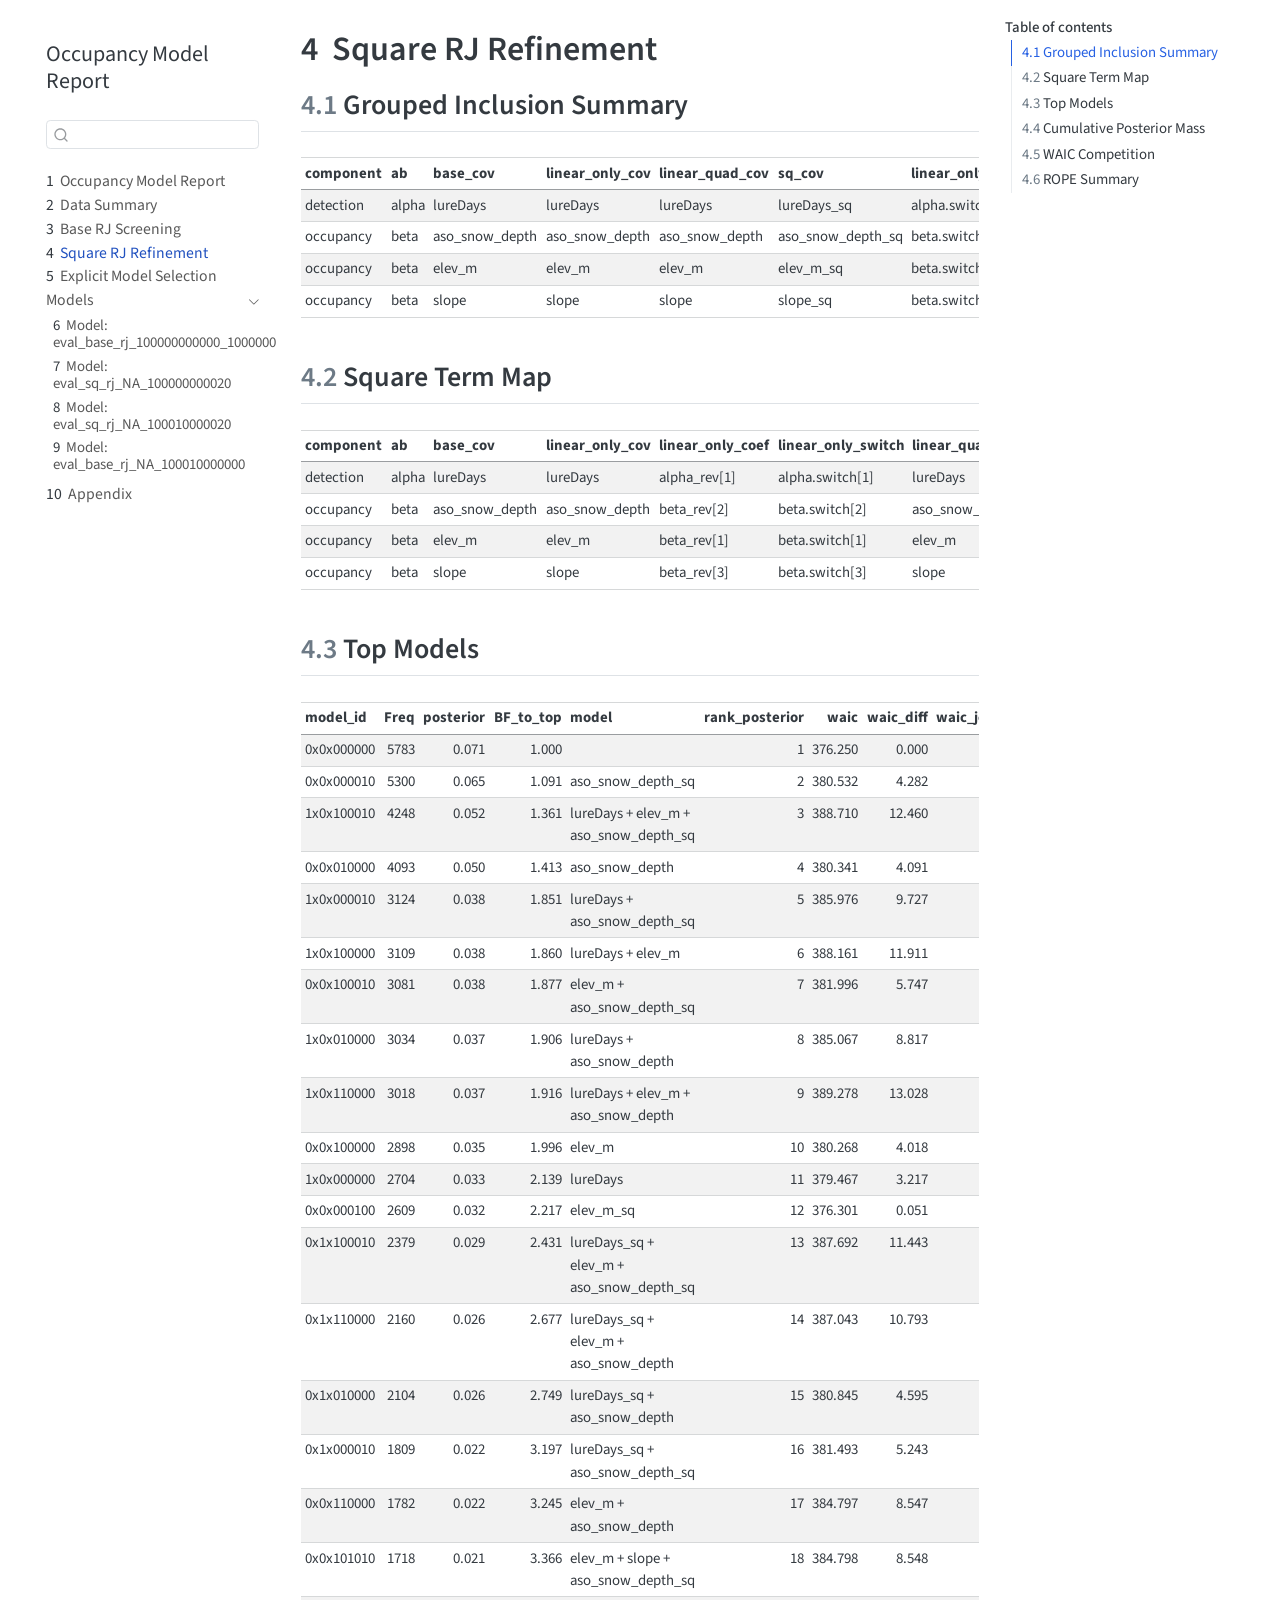
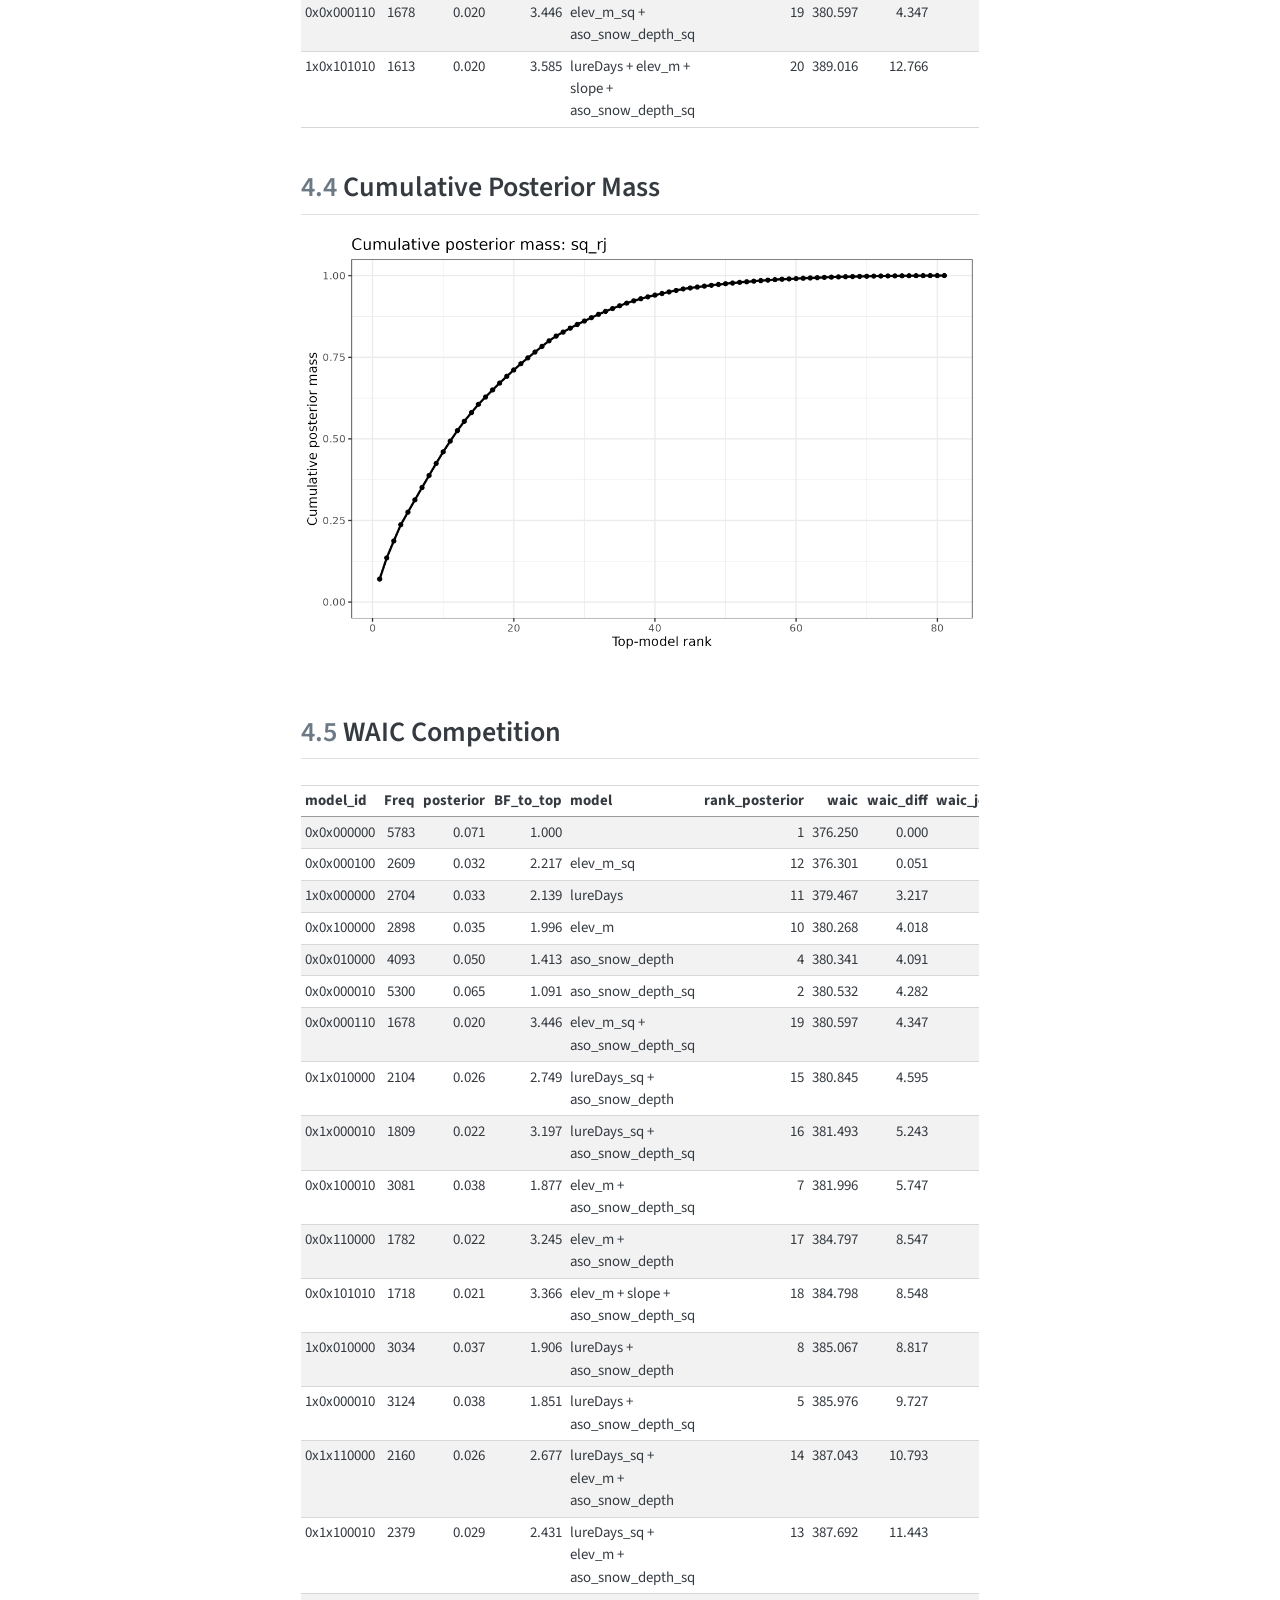
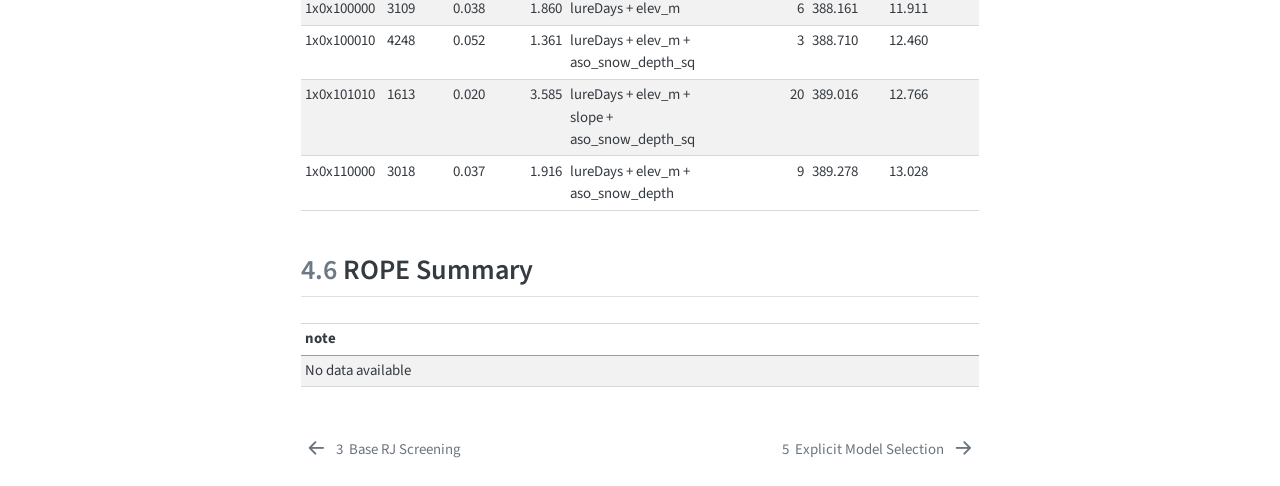
==== 02b_square_rj_refinement.html @ 042b157d "push first web page to git" ====
<!DOCTYPE html>
<html xmlns="http://www.w3.org/1999/xhtml" lang="en" xml:lang="en"><head>

<meta charset="utf-8">
<meta name="generator" content="quarto-1.8.25">

<meta name="viewport" content="width=device-width, initial-scale=1.0, user-scalable=yes">


<title>4&nbsp; Square RJ Refinement – Occupancy Model Report</title>
<style>
code{white-space: pre-wrap;}
span.smallcaps{font-variant: small-caps;}
div.columns{display: flex; gap: min(4vw, 1.5em);}
div.column{flex: auto; overflow-x: auto;}
div.hanging-indent{margin-left: 1.5em; text-indent: -1.5em;}
ul.task-list{list-style: none;}
ul.task-list li input[type="checkbox"] {
  width: 0.8em;
  margin: 0 0.8em 0.2em -1em; /* quarto-specific, see https://github.com/quarto-dev/quarto-cli/issues/4556 */ 
  vertical-align: middle;
}
</style>


<script src="site_libs/quarto-nav/quarto-nav.js"></script>
<script src="site_libs/quarto-nav/headroom.min.js"></script>
<script src="site_libs/clipboard/clipboard.min.js"></script>
<script src="site_libs/quarto-search/autocomplete.umd.js"></script>
<script src="site_libs/quarto-search/fuse.min.js"></script>
<script src="site_libs/quarto-search/quarto-search.js"></script>
<meta name="quarto:offset" content="./">
<link href="./03_explicit_model_selection.html" rel="next">
<link href="./02a_base_rj_screening.html" rel="prev">
<script src="site_libs/quarto-html/quarto.js" type="module"></script>
<script src="site_libs/quarto-html/tabsets/tabsets.js" type="module"></script>
<script src="site_libs/quarto-html/axe/axe-check.js" type="module"></script>
<script src="site_libs/quarto-html/popper.min.js"></script>
<script src="site_libs/quarto-html/tippy.umd.min.js"></script>
<script src="site_libs/quarto-html/anchor.min.js"></script>
<link href="site_libs/quarto-html/tippy.css" rel="stylesheet">
<link href="site_libs/quarto-html/quarto-syntax-highlighting-7b89279ff1a6dce999919e0e67d4d9ec.css" rel="stylesheet" id="quarto-text-highlighting-styles">
<script src="site_libs/bootstrap/bootstrap.min.js"></script>
<link href="site_libs/bootstrap/bootstrap-icons.css" rel="stylesheet">
<link href="site_libs/bootstrap/bootstrap-c3b609960432dcc427247b2e11e7ddc9.min.css" rel="stylesheet" append-hash="true" id="quarto-bootstrap" data-mode="light">
<script id="quarto-search-options" type="application/json">{
  "location": "sidebar",
  "copy-button": false,
  "collapse-after": 3,
  "panel-placement": "start",
  "type": "textbox",
  "limit": 50,
  "keyboard-shortcut": [
    "f",
    "/",
    "s"
  ],
  "show-item-context": false,
  "language": {
    "search-no-results-text": "No results",
    "search-matching-documents-text": "matching documents",
    "search-copy-link-title": "Copy link to search",
    "search-hide-matches-text": "Hide additional matches",
    "search-more-match-text": "more match in this document",
    "search-more-matches-text": "more matches in this document",
    "search-clear-button-title": "Clear",
    "search-text-placeholder": "",
    "search-detached-cancel-button-title": "Cancel",
    "search-submit-button-title": "Submit",
    "search-label": "Search"
  }
}</script>


</head>

<body class="nav-sidebar floating quarto-light">

<div id="quarto-search-results"></div>
  <header id="quarto-header" class="headroom fixed-top">
  <nav class="quarto-secondary-nav">
    <div class="container-fluid d-flex">
      <button type="button" class="quarto-btn-toggle btn" data-bs-toggle="collapse" role="button" data-bs-target=".quarto-sidebar-collapse-item" aria-controls="quarto-sidebar" aria-expanded="false" aria-label="Toggle sidebar navigation" onclick="if (window.quartoToggleHeadroom) { window.quartoToggleHeadroom(); }">
        <i class="bi bi-layout-text-sidebar-reverse"></i>
      </button>
        <nav class="quarto-page-breadcrumbs" aria-label="breadcrumb"><ol class="breadcrumb"><li class="breadcrumb-item"><a href="./02b_square_rj_refinement.html"><span class="chapter-number">4</span>&nbsp; <span class="chapter-title">Square RJ Refinement</span></a></li></ol></nav>
        <a class="flex-grow-1" role="navigation" data-bs-toggle="collapse" data-bs-target=".quarto-sidebar-collapse-item" aria-controls="quarto-sidebar" aria-expanded="false" aria-label="Toggle sidebar navigation" onclick="if (window.quartoToggleHeadroom) { window.quartoToggleHeadroom(); }">      
        </a>
      <button type="button" class="btn quarto-search-button" aria-label="Search" onclick="window.quartoOpenSearch();">
        <i class="bi bi-search"></i>
      </button>
    </div>
  </nav>
</header>
<!-- content -->
<div id="quarto-content" class="quarto-container page-columns page-rows-contents page-layout-article">
<!-- sidebar -->
  <nav id="quarto-sidebar" class="sidebar collapse collapse-horizontal quarto-sidebar-collapse-item sidebar-navigation floating overflow-auto">
    <div class="pt-lg-2 mt-2 text-left sidebar-header sidebar-header-stacked">
      <a href="./index.html" class="sidebar-logo-link">
      </a>
    <div class="sidebar-title mb-0 py-0">
      <a href="./">Occupancy Model Report</a> 
    </div>
      </div>
        <div class="mt-2 flex-shrink-0 align-items-center">
        <div class="sidebar-search">
        <div id="quarto-search" class="" title="Search"></div>
        </div>
        </div>
    <div class="sidebar-menu-container"> 
    <ul class="list-unstyled mt-1">
        <li class="sidebar-item">
  <div class="sidebar-item-container"> 
  <a href="./index.html" class="sidebar-item-text sidebar-link">
 <span class="menu-text"><span class="chapter-number">1</span>&nbsp; <span class="chapter-title">Occupancy Model Report</span></span></a>
  </div>
</li>
        <li class="sidebar-item">
  <div class="sidebar-item-container"> 
  <a href="./01_data_summary.html" class="sidebar-item-text sidebar-link">
 <span class="menu-text"><span class="chapter-number">2</span>&nbsp; <span class="chapter-title">Data Summary</span></span></a>
  </div>
</li>
        <li class="sidebar-item">
  <div class="sidebar-item-container"> 
  <a href="./02a_base_rj_screening.html" class="sidebar-item-text sidebar-link">
 <span class="menu-text"><span class="chapter-number">3</span>&nbsp; <span class="chapter-title">Base RJ Screening</span></span></a>
  </div>
</li>
        <li class="sidebar-item">
  <div class="sidebar-item-container"> 
  <a href="./02b_square_rj_refinement.html" class="sidebar-item-text sidebar-link active">
 <span class="menu-text"><span class="chapter-number">4</span>&nbsp; <span class="chapter-title">Square RJ Refinement</span></span></a>
  </div>
</li>
        <li class="sidebar-item">
  <div class="sidebar-item-container"> 
  <a href="./03_explicit_model_selection.html" class="sidebar-item-text sidebar-link">
 <span class="menu-text"><span class="chapter-number">5</span>&nbsp; <span class="chapter-title">Explicit Model Selection</span></span></a>
  </div>
</li>
        <li class="sidebar-item sidebar-item-section">
      <div class="sidebar-item-container"> 
            <a class="sidebar-item-text sidebar-link text-start" data-bs-toggle="collapse" data-bs-target="#quarto-sidebar-section-1" role="navigation" aria-expanded="true">
 <span class="menu-text">Models</span></a>
          <a class="sidebar-item-toggle text-start" data-bs-toggle="collapse" data-bs-target="#quarto-sidebar-section-1" role="navigation" aria-expanded="true" aria-label="Toggle section">
            <i class="bi bi-chevron-right ms-2"></i>
          </a> 
      </div>
      <ul id="quarto-sidebar-section-1" class="collapse list-unstyled sidebar-section depth1 show">  
          <li class="sidebar-item">
  <div class="sidebar-item-container"> 
  <a href="./06_model_01_eval_base_rj_100000000000_100000000000.html" class="sidebar-item-text sidebar-link">
 <span class="menu-text"><span class="chapter-number">6</span>&nbsp; <span class="chapter-title">Model: eval_base_rj_100000000000_100000000000</span></span></a>
  </div>
</li>
          <li class="sidebar-item">
  <div class="sidebar-item-container"> 
  <a href="./06_model_02_eval_sq_rj_NA_100000000020.html" class="sidebar-item-text sidebar-link">
 <span class="menu-text"><span class="chapter-number">7</span>&nbsp; <span class="chapter-title">Model: eval_sq_rj_NA_100000000020</span></span></a>
  </div>
</li>
          <li class="sidebar-item">
  <div class="sidebar-item-container"> 
  <a href="./06_model_03_eval_sq_rj_NA_100010000020.html" class="sidebar-item-text sidebar-link">
 <span class="menu-text"><span class="chapter-number">8</span>&nbsp; <span class="chapter-title">Model: eval_sq_rj_NA_100010000020</span></span></a>
  </div>
</li>
          <li class="sidebar-item">
  <div class="sidebar-item-container"> 
  <a href="./06_model_04_eval_base_rj_NA_100010000000.html" class="sidebar-item-text sidebar-link">
 <span class="menu-text"><span class="chapter-number">9</span>&nbsp; <span class="chapter-title">Model: eval_base_rj_NA_100010000000</span></span></a>
  </div>
</li>
      </ul>
  </li>
        <li class="sidebar-item">
  <div class="sidebar-item-container"> 
  <a href="./99_appendix.html" class="sidebar-item-text sidebar-link">
 <span class="menu-text"><span class="chapter-number">10</span>&nbsp; <span class="chapter-title">Appendix</span></span></a>
  </div>
</li>
    </ul>
    </div>
</nav>
<div id="quarto-sidebar-glass" class="quarto-sidebar-collapse-item" data-bs-toggle="collapse" data-bs-target=".quarto-sidebar-collapse-item"></div>
<!-- margin-sidebar -->
    <div id="quarto-margin-sidebar" class="sidebar margin-sidebar">
        <nav id="TOC" role="doc-toc" class="toc-active">
    <h2 id="toc-title">Table of contents</h2>
   
  <ul>
  <li><a href="#grouped-inclusion-summary" id="toc-grouped-inclusion-summary" class="nav-link active" data-scroll-target="#grouped-inclusion-summary"><span class="header-section-number">4.1</span> Grouped Inclusion Summary</a></li>
  <li><a href="#square-term-map" id="toc-square-term-map" class="nav-link" data-scroll-target="#square-term-map"><span class="header-section-number">4.2</span> Square Term Map</a></li>
  <li><a href="#top-models" id="toc-top-models" class="nav-link" data-scroll-target="#top-models"><span class="header-section-number">4.3</span> Top Models</a></li>
  <li><a href="#cumulative-posterior-mass" id="toc-cumulative-posterior-mass" class="nav-link" data-scroll-target="#cumulative-posterior-mass"><span class="header-section-number">4.4</span> Cumulative Posterior Mass</a></li>
  <li><a href="#waic-competition" id="toc-waic-competition" class="nav-link" data-scroll-target="#waic-competition"><span class="header-section-number">4.5</span> WAIC Competition</a></li>
  <li><a href="#rope-summary" id="toc-rope-summary" class="nav-link" data-scroll-target="#rope-summary"><span class="header-section-number">4.6</span> ROPE Summary</a></li>
  </ul>
</nav>
    </div>
<!-- main -->
<main class="content" id="quarto-document-content">

<header id="title-block-header" class="quarto-title-block default">
<div class="quarto-title">
<h1 class="title"><span class="chapter-number">4</span>&nbsp; <span class="chapter-title">Square RJ Refinement</span></h1>
</div>



<div class="quarto-title-meta">

    
  
    
  </div>
  


</header>


<section id="grouped-inclusion-summary" class="level2" data-number="4.1">
<h2 data-number="4.1" class="anchored" data-anchor-id="grouped-inclusion-summary"><span class="header-section-number">4.1</span> Grouped Inclusion Summary</h2>
<div class="cell">
<div class="cell-output-display">
<table class="caption-top table table-sm table-striped small">
<colgroup>
<col style="width: 5%">
<col style="width: 3%">
<col style="width: 8%">
<col style="width: 9%">
<col style="width: 9%">
<col style="width: 10%">
<col style="width: 10%">
<col style="width: 10%">
<col style="width: 8%">
<col style="width: 6%">
<col style="width: 7%">
<col style="width: 8%">
</colgroup>
<thead>
<tr class="header">
<th style="text-align: left;">component</th>
<th style="text-align: left;">ab</th>
<th style="text-align: left;">base_cov</th>
<th style="text-align: left;">linear_only_cov</th>
<th style="text-align: left;">linear_quad_cov</th>
<th style="text-align: left;">sq_cov</th>
<th style="text-align: left;">linear_only_switch</th>
<th style="text-align: left;">sq_switch</th>
<th style="text-align: right;">p_linear_only</th>
<th style="text-align: right;">p_quadratic</th>
<th style="text-align: right;">p_any_effect</th>
<th style="text-align: left;">preferred_form</th>
</tr>
</thead>
<tbody>
<tr class="odd">
<td style="text-align: left;">detection</td>
<td style="text-align: left;">alpha</td>
<td style="text-align: left;">lureDays</td>
<td style="text-align: left;">lureDays</td>
<td style="text-align: left;">lureDays</td>
<td style="text-align: left;">lureDays_sq</td>
<td style="text-align: left;">alpha.switch[1]</td>
<td style="text-align: left;">alpha.switch_sq[1]</td>
<td style="text-align: right;">0.363</td>
<td style="text-align: right;">0.196</td>
<td style="text-align: right;">0.363</td>
<td style="text-align: left;">linear_only</td>
</tr>
<tr class="even">
<td style="text-align: left;">occupancy</td>
<td style="text-align: left;">beta</td>
<td style="text-align: left;">aso_snow_depth</td>
<td style="text-align: left;">aso_snow_depth</td>
<td style="text-align: left;">aso_snow_depth</td>
<td style="text-align: left;">aso_snow_depth_sq</td>
<td style="text-align: left;">beta.switch[2]</td>
<td style="text-align: left;">beta.switch_sq[2]</td>
<td style="text-align: right;">0.305</td>
<td style="text-align: right;">0.378</td>
<td style="text-align: right;">0.378</td>
<td style="text-align: left;">quadratic</td>
</tr>
<tr class="odd">
<td style="text-align: left;">occupancy</td>
<td style="text-align: left;">beta</td>
<td style="text-align: left;">elev_m</td>
<td style="text-align: left;">elev_m</td>
<td style="text-align: left;">elev_m</td>
<td style="text-align: left;">elev_m_sq</td>
<td style="text-align: left;">beta.switch[1]</td>
<td style="text-align: left;">beta.switch_sq[1]</td>
<td style="text-align: right;">0.437</td>
<td style="text-align: right;">0.186</td>
<td style="text-align: right;">0.437</td>
<td style="text-align: left;">linear_only</td>
</tr>
<tr class="even">
<td style="text-align: left;">occupancy</td>
<td style="text-align: left;">beta</td>
<td style="text-align: left;">slope</td>
<td style="text-align: left;">slope</td>
<td style="text-align: left;">slope</td>
<td style="text-align: left;">slope_sq</td>
<td style="text-align: left;">beta.switch[3]</td>
<td style="text-align: left;">beta.switch_sq[3]</td>
<td style="text-align: right;">0.199</td>
<td style="text-align: right;">0.021</td>
<td style="text-align: right;">0.199</td>
<td style="text-align: left;">linear_only</td>
</tr>
</tbody>
</table>
</div>
</div>
</section>
<section id="square-term-map" class="level2" data-number="4.2">
<h2 data-number="4.2" class="anchored" data-anchor-id="square-term-map"><span class="header-section-number">4.2</span> Square Term Map</h2>
<div class="cell">
<div class="cell-output-display">
<table class="caption-top table table-sm table-striped small">
<colgroup>
<col style="width: 6%">
<col style="width: 3%">
<col style="width: 9%">
<col style="width: 9%">
<col style="width: 10%">
<col style="width: 11%">
<col style="width: 9%">
<col style="width: 10%">
<col style="width: 10%">
<col style="width: 7%">
<col style="width: 11%">
</colgroup>
<thead>
<tr class="header">
<th style="text-align: left;">component</th>
<th style="text-align: left;">ab</th>
<th style="text-align: left;">base_cov</th>
<th style="text-align: left;">linear_only_cov</th>
<th style="text-align: left;">linear_only_coef</th>
<th style="text-align: left;">linear_only_switch</th>
<th style="text-align: left;">linear_quad_cov</th>
<th style="text-align: left;">linear_quad_coef</th>
<th style="text-align: left;">sq_cov</th>
<th style="text-align: left;">sq_coef</th>
<th style="text-align: left;">sq_switch</th>
</tr>
</thead>
<tbody>
<tr class="odd">
<td style="text-align: left;">detection</td>
<td style="text-align: left;">alpha</td>
<td style="text-align: left;">lureDays</td>
<td style="text-align: left;">lureDays</td>
<td style="text-align: left;">alpha_rev[1]</td>
<td style="text-align: left;">alpha.switch[1]</td>
<td style="text-align: left;">lureDays</td>
<td style="text-align: left;">alpha_lin[1]</td>
<td style="text-align: left;">lureDays_sq</td>
<td style="text-align: left;">alpha_sq[1]</td>
<td style="text-align: left;">alpha.switch_sq[1]</td>
</tr>
<tr class="even">
<td style="text-align: left;">occupancy</td>
<td style="text-align: left;">beta</td>
<td style="text-align: left;">aso_snow_depth</td>
<td style="text-align: left;">aso_snow_depth</td>
<td style="text-align: left;">beta_rev[2]</td>
<td style="text-align: left;">beta.switch[2]</td>
<td style="text-align: left;">aso_snow_depth</td>
<td style="text-align: left;">beta_lin[2]</td>
<td style="text-align: left;">aso_snow_depth_sq</td>
<td style="text-align: left;">beta_sq[2]</td>
<td style="text-align: left;">beta.switch_sq[2]</td>
</tr>
<tr class="odd">
<td style="text-align: left;">occupancy</td>
<td style="text-align: left;">beta</td>
<td style="text-align: left;">elev_m</td>
<td style="text-align: left;">elev_m</td>
<td style="text-align: left;">beta_rev[1]</td>
<td style="text-align: left;">beta.switch[1]</td>
<td style="text-align: left;">elev_m</td>
<td style="text-align: left;">beta_lin[1]</td>
<td style="text-align: left;">elev_m_sq</td>
<td style="text-align: left;">beta_sq[1]</td>
<td style="text-align: left;">beta.switch_sq[1]</td>
</tr>
<tr class="even">
<td style="text-align: left;">occupancy</td>
<td style="text-align: left;">beta</td>
<td style="text-align: left;">slope</td>
<td style="text-align: left;">slope</td>
<td style="text-align: left;">beta_rev[3]</td>
<td style="text-align: left;">beta.switch[3]</td>
<td style="text-align: left;">slope</td>
<td style="text-align: left;">beta_lin[3]</td>
<td style="text-align: left;">slope_sq</td>
<td style="text-align: left;">beta_sq[3]</td>
<td style="text-align: left;">beta.switch_sq[3]</td>
</tr>
</tbody>
</table>
</div>
</div>
</section>
<section id="top-models" class="level2" data-number="4.3">
<h2 data-number="4.3" class="anchored" data-anchor-id="top-models"><span class="header-section-number">4.3</span> Top Models</h2>
<div class="cell">
<div class="cell-output-display">
<table class="caption-top table table-sm table-striped small">
<colgroup>
<col style="width: 6%">
<col style="width: 2%">
<col style="width: 5%">
<col style="width: 5%">
<col style="width: 26%">
<col style="width: 8%">
<col style="width: 4%">
<col style="width: 5%">
<col style="width: 8%">
<col style="width: 7%">
<col style="width: 9%">
<col style="width: 9%">
</colgroup>
<thead>
<tr class="header">
<th style="text-align: left;">model_id</th>
<th style="text-align: right;">Freq</th>
<th style="text-align: right;">posterior</th>
<th style="text-align: right;">BF_to_top</th>
<th style="text-align: left;">model</th>
<th style="text-align: right;">rank_posterior</th>
<th style="text-align: right;">waic</th>
<th style="text-align: right;">waic_diff</th>
<th style="text-align: right;">waic_joint_var</th>
<th style="text-align: right;">waic_z_score</th>
<th style="text-align: left;">model_id_compact</th>
<th style="text-align: left;">has_dummy_slots</th>
</tr>
</thead>
<tbody>
<tr class="odd">
<td style="text-align: left;">0x0x000000</td>
<td style="text-align: right;">5783</td>
<td style="text-align: right;">0.071</td>
<td style="text-align: right;">1.000</td>
<td style="text-align: left;"></td>
<td style="text-align: right;">1</td>
<td style="text-align: right;">376.250</td>
<td style="text-align: right;">0.000</td>
<td style="text-align: right;">0.000</td>
<td style="text-align: right;">0.000</td>
<td style="text-align: left;">00000000</td>
<td style="text-align: left;">TRUE</td>
</tr>
<tr class="even">
<td style="text-align: left;">0x0x000010</td>
<td style="text-align: right;">5300</td>
<td style="text-align: right;">0.065</td>
<td style="text-align: right;">1.091</td>
<td style="text-align: left;">aso_snow_depth_sq</td>
<td style="text-align: right;">2</td>
<td style="text-align: right;">380.532</td>
<td style="text-align: right;">4.282</td>
<td style="text-align: right;">9.509</td>
<td style="text-align: right;">0.450</td>
<td style="text-align: left;">00000010</td>
<td style="text-align: left;">TRUE</td>
</tr>
<tr class="odd">
<td style="text-align: left;">1x0x100010</td>
<td style="text-align: right;">4248</td>
<td style="text-align: right;">0.052</td>
<td style="text-align: right;">1.361</td>
<td style="text-align: left;">lureDays + elev_m + aso_snow_depth_sq</td>
<td style="text-align: right;">3</td>
<td style="text-align: right;">388.710</td>
<td style="text-align: right;">12.460</td>
<td style="text-align: right;">9.585</td>
<td style="text-align: right;">1.300</td>
<td style="text-align: left;">10100010</td>
<td style="text-align: left;">TRUE</td>
</tr>
<tr class="even">
<td style="text-align: left;">0x0x010000</td>
<td style="text-align: right;">4093</td>
<td style="text-align: right;">0.050</td>
<td style="text-align: right;">1.413</td>
<td style="text-align: left;">aso_snow_depth</td>
<td style="text-align: right;">4</td>
<td style="text-align: right;">380.341</td>
<td style="text-align: right;">4.091</td>
<td style="text-align: right;">9.459</td>
<td style="text-align: right;">0.433</td>
<td style="text-align: left;">00010000</td>
<td style="text-align: left;">TRUE</td>
</tr>
<tr class="odd">
<td style="text-align: left;">1x0x000010</td>
<td style="text-align: right;">3124</td>
<td style="text-align: right;">0.038</td>
<td style="text-align: right;">1.851</td>
<td style="text-align: left;">lureDays + aso_snow_depth_sq</td>
<td style="text-align: right;">5</td>
<td style="text-align: right;">385.976</td>
<td style="text-align: right;">9.727</td>
<td style="text-align: right;">9.726</td>
<td style="text-align: right;">1.000</td>
<td style="text-align: left;">10000010</td>
<td style="text-align: left;">TRUE</td>
</tr>
<tr class="even">
<td style="text-align: left;">1x0x100000</td>
<td style="text-align: right;">3109</td>
<td style="text-align: right;">0.038</td>
<td style="text-align: right;">1.860</td>
<td style="text-align: left;">lureDays + elev_m</td>
<td style="text-align: right;">6</td>
<td style="text-align: right;">388.161</td>
<td style="text-align: right;">11.911</td>
<td style="text-align: right;">9.453</td>
<td style="text-align: right;">1.260</td>
<td style="text-align: left;">10100000</td>
<td style="text-align: left;">TRUE</td>
</tr>
<tr class="odd">
<td style="text-align: left;">0x0x100010</td>
<td style="text-align: right;">3081</td>
<td style="text-align: right;">0.038</td>
<td style="text-align: right;">1.877</td>
<td style="text-align: left;">elev_m + aso_snow_depth_sq</td>
<td style="text-align: right;">7</td>
<td style="text-align: right;">381.996</td>
<td style="text-align: right;">5.747</td>
<td style="text-align: right;">9.381</td>
<td style="text-align: right;">0.613</td>
<td style="text-align: left;">00100010</td>
<td style="text-align: left;">TRUE</td>
</tr>
<tr class="even">
<td style="text-align: left;">1x0x010000</td>
<td style="text-align: right;">3034</td>
<td style="text-align: right;">0.037</td>
<td style="text-align: right;">1.906</td>
<td style="text-align: left;">lureDays + aso_snow_depth</td>
<td style="text-align: right;">8</td>
<td style="text-align: right;">385.067</td>
<td style="text-align: right;">8.817</td>
<td style="text-align: right;">9.606</td>
<td style="text-align: right;">0.918</td>
<td style="text-align: left;">10010000</td>
<td style="text-align: left;">TRUE</td>
</tr>
<tr class="odd">
<td style="text-align: left;">1x0x110000</td>
<td style="text-align: right;">3018</td>
<td style="text-align: right;">0.037</td>
<td style="text-align: right;">1.916</td>
<td style="text-align: left;">lureDays + elev_m + aso_snow_depth</td>
<td style="text-align: right;">9</td>
<td style="text-align: right;">389.278</td>
<td style="text-align: right;">13.028</td>
<td style="text-align: right;">9.502</td>
<td style="text-align: right;">1.371</td>
<td style="text-align: left;">10110000</td>
<td style="text-align: left;">TRUE</td>
</tr>
<tr class="even">
<td style="text-align: left;">0x0x100000</td>
<td style="text-align: right;">2898</td>
<td style="text-align: right;">0.035</td>
<td style="text-align: right;">1.996</td>
<td style="text-align: left;">elev_m</td>
<td style="text-align: right;">10</td>
<td style="text-align: right;">380.268</td>
<td style="text-align: right;">4.018</td>
<td style="text-align: right;">9.408</td>
<td style="text-align: right;">0.427</td>
<td style="text-align: left;">00100000</td>
<td style="text-align: left;">TRUE</td>
</tr>
<tr class="odd">
<td style="text-align: left;">1x0x000000</td>
<td style="text-align: right;">2704</td>
<td style="text-align: right;">0.033</td>
<td style="text-align: right;">2.139</td>
<td style="text-align: left;">lureDays</td>
<td style="text-align: right;">11</td>
<td style="text-align: right;">379.467</td>
<td style="text-align: right;">3.217</td>
<td style="text-align: right;">9.561</td>
<td style="text-align: right;">0.336</td>
<td style="text-align: left;">10000000</td>
<td style="text-align: left;">TRUE</td>
</tr>
<tr class="even">
<td style="text-align: left;">0x0x000100</td>
<td style="text-align: right;">2609</td>
<td style="text-align: right;">0.032</td>
<td style="text-align: right;">2.217</td>
<td style="text-align: left;">elev_m_sq</td>
<td style="text-align: right;">12</td>
<td style="text-align: right;">376.301</td>
<td style="text-align: right;">0.051</td>
<td style="text-align: right;">9.459</td>
<td style="text-align: right;">0.005</td>
<td style="text-align: left;">00000100</td>
<td style="text-align: left;">TRUE</td>
</tr>
<tr class="odd">
<td style="text-align: left;">0x1x100010</td>
<td style="text-align: right;">2379</td>
<td style="text-align: right;">0.029</td>
<td style="text-align: right;">2.431</td>
<td style="text-align: left;">lureDays_sq + elev_m + aso_snow_depth_sq</td>
<td style="text-align: right;">13</td>
<td style="text-align: right;">387.692</td>
<td style="text-align: right;">11.443</td>
<td style="text-align: right;">9.690</td>
<td style="text-align: right;">1.181</td>
<td style="text-align: left;">01100010</td>
<td style="text-align: left;">TRUE</td>
</tr>
<tr class="even">
<td style="text-align: left;">0x1x110000</td>
<td style="text-align: right;">2160</td>
<td style="text-align: right;">0.026</td>
<td style="text-align: right;">2.677</td>
<td style="text-align: left;">lureDays_sq + elev_m + aso_snow_depth</td>
<td style="text-align: right;">14</td>
<td style="text-align: right;">387.043</td>
<td style="text-align: right;">10.793</td>
<td style="text-align: right;">9.704</td>
<td style="text-align: right;">1.112</td>
<td style="text-align: left;">01110000</td>
<td style="text-align: left;">TRUE</td>
</tr>
<tr class="odd">
<td style="text-align: left;">0x1x010000</td>
<td style="text-align: right;">2104</td>
<td style="text-align: right;">0.026</td>
<td style="text-align: right;">2.749</td>
<td style="text-align: left;">lureDays_sq + aso_snow_depth</td>
<td style="text-align: right;">15</td>
<td style="text-align: right;">380.845</td>
<td style="text-align: right;">4.595</td>
<td style="text-align: right;">9.480</td>
<td style="text-align: right;">0.485</td>
<td style="text-align: left;">01010000</td>
<td style="text-align: left;">TRUE</td>
</tr>
<tr class="even">
<td style="text-align: left;">0x1x000010</td>
<td style="text-align: right;">1809</td>
<td style="text-align: right;">0.022</td>
<td style="text-align: right;">3.197</td>
<td style="text-align: left;">lureDays_sq + aso_snow_depth_sq</td>
<td style="text-align: right;">16</td>
<td style="text-align: right;">381.493</td>
<td style="text-align: right;">5.243</td>
<td style="text-align: right;">9.637</td>
<td style="text-align: right;">0.544</td>
<td style="text-align: left;">01000010</td>
<td style="text-align: left;">TRUE</td>
</tr>
<tr class="odd">
<td style="text-align: left;">0x0x110000</td>
<td style="text-align: right;">1782</td>
<td style="text-align: right;">0.022</td>
<td style="text-align: right;">3.245</td>
<td style="text-align: left;">elev_m + aso_snow_depth</td>
<td style="text-align: right;">17</td>
<td style="text-align: right;">384.797</td>
<td style="text-align: right;">8.547</td>
<td style="text-align: right;">9.450</td>
<td style="text-align: right;">0.904</td>
<td style="text-align: left;">00110000</td>
<td style="text-align: left;">TRUE</td>
</tr>
<tr class="even">
<td style="text-align: left;">0x0x101010</td>
<td style="text-align: right;">1718</td>
<td style="text-align: right;">0.021</td>
<td style="text-align: right;">3.366</td>
<td style="text-align: left;">elev_m + slope + aso_snow_depth_sq</td>
<td style="text-align: right;">18</td>
<td style="text-align: right;">384.798</td>
<td style="text-align: right;">8.548</td>
<td style="text-align: right;">9.404</td>
<td style="text-align: right;">0.909</td>
<td style="text-align: left;">00101010</td>
<td style="text-align: left;">TRUE</td>
</tr>
<tr class="odd">
<td style="text-align: left;">0x0x000110</td>
<td style="text-align: right;">1678</td>
<td style="text-align: right;">0.020</td>
<td style="text-align: right;">3.446</td>
<td style="text-align: left;">elev_m_sq + aso_snow_depth_sq</td>
<td style="text-align: right;">19</td>
<td style="text-align: right;">380.597</td>
<td style="text-align: right;">4.347</td>
<td style="text-align: right;">9.629</td>
<td style="text-align: right;">0.451</td>
<td style="text-align: left;">00000110</td>
<td style="text-align: left;">TRUE</td>
</tr>
<tr class="even">
<td style="text-align: left;">1x0x101010</td>
<td style="text-align: right;">1613</td>
<td style="text-align: right;">0.020</td>
<td style="text-align: right;">3.585</td>
<td style="text-align: left;">lureDays + elev_m + slope + aso_snow_depth_sq</td>
<td style="text-align: right;">20</td>
<td style="text-align: right;">389.016</td>
<td style="text-align: right;">12.766</td>
<td style="text-align: right;">9.501</td>
<td style="text-align: right;">1.344</td>
<td style="text-align: left;">10101010</td>
<td style="text-align: left;">TRUE</td>
</tr>
</tbody>
</table>
</div>
</div>
</section>
<section id="cumulative-posterior-mass" class="level2" data-number="4.4">
<h2 data-number="4.4" class="anchored" data-anchor-id="cumulative-posterior-mass"><span class="header-section-number">4.4</span> Cumulative Posterior Mass</h2>
<div class="cell">
<div class="cell-output-display">
<div>
<figure class="figure">
<p><img src="figs/sq_rj_cumulative_model_mass.png" class="img-fluid figure-img" width="1200"></p>
</figure>
</div>
</div>
</div>
</section>
<section id="waic-competition" class="level2" data-number="4.5">
<h2 data-number="4.5" class="anchored" data-anchor-id="waic-competition"><span class="header-section-number">4.5</span> WAIC Competition</h2>
<div class="cell">
<div class="cell-output-display">
<table class="caption-top table table-sm table-striped small">
<colgroup>
<col style="width: 5%">
<col style="width: 2%">
<col style="width: 4%">
<col style="width: 4%">
<col style="width: 22%">
<col style="width: 7%">
<col style="width: 3%">
<col style="width: 4%">
<col style="width: 7%">
<col style="width: 6%">
<col style="width: 8%">
<col style="width: 7%">
<col style="width: 3%">
<col style="width: 3%">
<col style="width: 5%">
</colgroup>
<thead>
<tr class="header">
<th style="text-align: left;">model_id</th>
<th style="text-align: right;">Freq</th>
<th style="text-align: right;">posterior</th>
<th style="text-align: right;">BF_to_top</th>
<th style="text-align: left;">model</th>
<th style="text-align: right;">rank_posterior</th>
<th style="text-align: right;">waic</th>
<th style="text-align: right;">waic_diff</th>
<th style="text-align: right;">waic_joint_var</th>
<th style="text-align: right;">waic_z_score</th>
<th style="text-align: left;">model_id_compact</th>
<th style="text-align: left;">has_dummy_slots</th>
<th style="text-align: right;">waic_se</th>
<th style="text-align: right;">waic_z</th>
<th style="text-align: left;">competitive</th>
</tr>
</thead>
<tbody>
<tr class="odd">
<td style="text-align: left;">0x0x000000</td>
<td style="text-align: right;">5783</td>
<td style="text-align: right;">0.071</td>
<td style="text-align: right;">1.000</td>
<td style="text-align: left;"></td>
<td style="text-align: right;">1</td>
<td style="text-align: right;">376.250</td>
<td style="text-align: right;">0.000</td>
<td style="text-align: right;">0.000</td>
<td style="text-align: right;">0.000</td>
<td style="text-align: left;">00000000</td>
<td style="text-align: left;">TRUE</td>
<td style="text-align: right;">0.000</td>
<td style="text-align: right;">NaN</td>
<td style="text-align: left;">NA</td>
</tr>
<tr class="even">
<td style="text-align: left;">0x0x000100</td>
<td style="text-align: right;">2609</td>
<td style="text-align: right;">0.032</td>
<td style="text-align: right;">2.217</td>
<td style="text-align: left;">elev_m_sq</td>
<td style="text-align: right;">12</td>
<td style="text-align: right;">376.301</td>
<td style="text-align: right;">0.051</td>
<td style="text-align: right;">9.459</td>
<td style="text-align: right;">0.005</td>
<td style="text-align: left;">00000100</td>
<td style="text-align: left;">TRUE</td>
<td style="text-align: right;">3.076</td>
<td style="text-align: right;">0.017</td>
<td style="text-align: left;">TRUE</td>
</tr>
<tr class="odd">
<td style="text-align: left;">1x0x000000</td>
<td style="text-align: right;">2704</td>
<td style="text-align: right;">0.033</td>
<td style="text-align: right;">2.139</td>
<td style="text-align: left;">lureDays</td>
<td style="text-align: right;">11</td>
<td style="text-align: right;">379.467</td>
<td style="text-align: right;">3.217</td>
<td style="text-align: right;">9.561</td>
<td style="text-align: right;">0.336</td>
<td style="text-align: left;">10000000</td>
<td style="text-align: left;">TRUE</td>
<td style="text-align: right;">3.092</td>
<td style="text-align: right;">1.040</td>
<td style="text-align: left;">FALSE</td>
</tr>
<tr class="even">
<td style="text-align: left;">0x0x100000</td>
<td style="text-align: right;">2898</td>
<td style="text-align: right;">0.035</td>
<td style="text-align: right;">1.996</td>
<td style="text-align: left;">elev_m</td>
<td style="text-align: right;">10</td>
<td style="text-align: right;">380.268</td>
<td style="text-align: right;">4.018</td>
<td style="text-align: right;">9.408</td>
<td style="text-align: right;">0.427</td>
<td style="text-align: left;">00100000</td>
<td style="text-align: left;">TRUE</td>
<td style="text-align: right;">3.067</td>
<td style="text-align: right;">1.310</td>
<td style="text-align: left;">FALSE</td>
</tr>
<tr class="odd">
<td style="text-align: left;">0x0x010000</td>
<td style="text-align: right;">4093</td>
<td style="text-align: right;">0.050</td>
<td style="text-align: right;">1.413</td>
<td style="text-align: left;">aso_snow_depth</td>
<td style="text-align: right;">4</td>
<td style="text-align: right;">380.341</td>
<td style="text-align: right;">4.091</td>
<td style="text-align: right;">9.459</td>
<td style="text-align: right;">0.433</td>
<td style="text-align: left;">00010000</td>
<td style="text-align: left;">TRUE</td>
<td style="text-align: right;">3.075</td>
<td style="text-align: right;">1.330</td>
<td style="text-align: left;">FALSE</td>
</tr>
<tr class="even">
<td style="text-align: left;">0x0x000010</td>
<td style="text-align: right;">5300</td>
<td style="text-align: right;">0.065</td>
<td style="text-align: right;">1.091</td>
<td style="text-align: left;">aso_snow_depth_sq</td>
<td style="text-align: right;">2</td>
<td style="text-align: right;">380.532</td>
<td style="text-align: right;">4.282</td>
<td style="text-align: right;">9.509</td>
<td style="text-align: right;">0.450</td>
<td style="text-align: left;">00000010</td>
<td style="text-align: left;">TRUE</td>
<td style="text-align: right;">3.084</td>
<td style="text-align: right;">1.389</td>
<td style="text-align: left;">FALSE</td>
</tr>
<tr class="odd">
<td style="text-align: left;">0x0x000110</td>
<td style="text-align: right;">1678</td>
<td style="text-align: right;">0.020</td>
<td style="text-align: right;">3.446</td>
<td style="text-align: left;">elev_m_sq + aso_snow_depth_sq</td>
<td style="text-align: right;">19</td>
<td style="text-align: right;">380.597</td>
<td style="text-align: right;">4.347</td>
<td style="text-align: right;">9.629</td>
<td style="text-align: right;">0.451</td>
<td style="text-align: left;">00000110</td>
<td style="text-align: left;">TRUE</td>
<td style="text-align: right;">3.103</td>
<td style="text-align: right;">1.401</td>
<td style="text-align: left;">FALSE</td>
</tr>
<tr class="even">
<td style="text-align: left;">0x1x010000</td>
<td style="text-align: right;">2104</td>
<td style="text-align: right;">0.026</td>
<td style="text-align: right;">2.749</td>
<td style="text-align: left;">lureDays_sq + aso_snow_depth</td>
<td style="text-align: right;">15</td>
<td style="text-align: right;">380.845</td>
<td style="text-align: right;">4.595</td>
<td style="text-align: right;">9.480</td>
<td style="text-align: right;">0.485</td>
<td style="text-align: left;">01010000</td>
<td style="text-align: left;">TRUE</td>
<td style="text-align: right;">3.079</td>
<td style="text-align: right;">1.492</td>
<td style="text-align: left;">FALSE</td>
</tr>
<tr class="odd">
<td style="text-align: left;">0x1x000010</td>
<td style="text-align: right;">1809</td>
<td style="text-align: right;">0.022</td>
<td style="text-align: right;">3.197</td>
<td style="text-align: left;">lureDays_sq + aso_snow_depth_sq</td>
<td style="text-align: right;">16</td>
<td style="text-align: right;">381.493</td>
<td style="text-align: right;">5.243</td>
<td style="text-align: right;">9.637</td>
<td style="text-align: right;">0.544</td>
<td style="text-align: left;">01000010</td>
<td style="text-align: left;">TRUE</td>
<td style="text-align: right;">3.104</td>
<td style="text-align: right;">1.689</td>
<td style="text-align: left;">FALSE</td>
</tr>
<tr class="even">
<td style="text-align: left;">0x0x100010</td>
<td style="text-align: right;">3081</td>
<td style="text-align: right;">0.038</td>
<td style="text-align: right;">1.877</td>
<td style="text-align: left;">elev_m + aso_snow_depth_sq</td>
<td style="text-align: right;">7</td>
<td style="text-align: right;">381.996</td>
<td style="text-align: right;">5.747</td>
<td style="text-align: right;">9.381</td>
<td style="text-align: right;">0.613</td>
<td style="text-align: left;">00100010</td>
<td style="text-align: left;">TRUE</td>
<td style="text-align: right;">3.063</td>
<td style="text-align: right;">1.876</td>
<td style="text-align: left;">FALSE</td>
</tr>
<tr class="odd">
<td style="text-align: left;">0x0x110000</td>
<td style="text-align: right;">1782</td>
<td style="text-align: right;">0.022</td>
<td style="text-align: right;">3.245</td>
<td style="text-align: left;">elev_m + aso_snow_depth</td>
<td style="text-align: right;">17</td>
<td style="text-align: right;">384.797</td>
<td style="text-align: right;">8.547</td>
<td style="text-align: right;">9.450</td>
<td style="text-align: right;">0.904</td>
<td style="text-align: left;">00110000</td>
<td style="text-align: left;">TRUE</td>
<td style="text-align: right;">3.074</td>
<td style="text-align: right;">2.780</td>
<td style="text-align: left;">FALSE</td>
</tr>
<tr class="even">
<td style="text-align: left;">0x0x101010</td>
<td style="text-align: right;">1718</td>
<td style="text-align: right;">0.021</td>
<td style="text-align: right;">3.366</td>
<td style="text-align: left;">elev_m + slope + aso_snow_depth_sq</td>
<td style="text-align: right;">18</td>
<td style="text-align: right;">384.798</td>
<td style="text-align: right;">8.548</td>
<td style="text-align: right;">9.404</td>
<td style="text-align: right;">0.909</td>
<td style="text-align: left;">00101010</td>
<td style="text-align: left;">TRUE</td>
<td style="text-align: right;">3.067</td>
<td style="text-align: right;">2.788</td>
<td style="text-align: left;">FALSE</td>
</tr>
<tr class="odd">
<td style="text-align: left;">1x0x010000</td>
<td style="text-align: right;">3034</td>
<td style="text-align: right;">0.037</td>
<td style="text-align: right;">1.906</td>
<td style="text-align: left;">lureDays + aso_snow_depth</td>
<td style="text-align: right;">8</td>
<td style="text-align: right;">385.067</td>
<td style="text-align: right;">8.817</td>
<td style="text-align: right;">9.606</td>
<td style="text-align: right;">0.918</td>
<td style="text-align: left;">10010000</td>
<td style="text-align: left;">TRUE</td>
<td style="text-align: right;">3.099</td>
<td style="text-align: right;">2.845</td>
<td style="text-align: left;">FALSE</td>
</tr>
<tr class="even">
<td style="text-align: left;">1x0x000010</td>
<td style="text-align: right;">3124</td>
<td style="text-align: right;">0.038</td>
<td style="text-align: right;">1.851</td>
<td style="text-align: left;">lureDays + aso_snow_depth_sq</td>
<td style="text-align: right;">5</td>
<td style="text-align: right;">385.976</td>
<td style="text-align: right;">9.727</td>
<td style="text-align: right;">9.726</td>
<td style="text-align: right;">1.000</td>
<td style="text-align: left;">10000010</td>
<td style="text-align: left;">TRUE</td>
<td style="text-align: right;">3.119</td>
<td style="text-align: right;">3.119</td>
<td style="text-align: left;">FALSE</td>
</tr>
<tr class="odd">
<td style="text-align: left;">0x1x110000</td>
<td style="text-align: right;">2160</td>
<td style="text-align: right;">0.026</td>
<td style="text-align: right;">2.677</td>
<td style="text-align: left;">lureDays_sq + elev_m + aso_snow_depth</td>
<td style="text-align: right;">14</td>
<td style="text-align: right;">387.043</td>
<td style="text-align: right;">10.793</td>
<td style="text-align: right;">9.704</td>
<td style="text-align: right;">1.112</td>
<td style="text-align: left;">01110000</td>
<td style="text-align: left;">TRUE</td>
<td style="text-align: right;">3.115</td>
<td style="text-align: right;">3.465</td>
<td style="text-align: left;">FALSE</td>
</tr>
<tr class="even">
<td style="text-align: left;">0x1x100010</td>
<td style="text-align: right;">2379</td>
<td style="text-align: right;">0.029</td>
<td style="text-align: right;">2.431</td>
<td style="text-align: left;">lureDays_sq + elev_m + aso_snow_depth_sq</td>
<td style="text-align: right;">13</td>
<td style="text-align: right;">387.692</td>
<td style="text-align: right;">11.443</td>
<td style="text-align: right;">9.690</td>
<td style="text-align: right;">1.181</td>
<td style="text-align: left;">01100010</td>
<td style="text-align: left;">TRUE</td>
<td style="text-align: right;">3.113</td>
<td style="text-align: right;">3.676</td>
<td style="text-align: left;">FALSE</td>
</tr>
<tr class="odd">
<td style="text-align: left;">1x0x100000</td>
<td style="text-align: right;">3109</td>
<td style="text-align: right;">0.038</td>
<td style="text-align: right;">1.860</td>
<td style="text-align: left;">lureDays + elev_m</td>
<td style="text-align: right;">6</td>
<td style="text-align: right;">388.161</td>
<td style="text-align: right;">11.911</td>
<td style="text-align: right;">9.453</td>
<td style="text-align: right;">1.260</td>
<td style="text-align: left;">10100000</td>
<td style="text-align: left;">TRUE</td>
<td style="text-align: right;">3.075</td>
<td style="text-align: right;">3.874</td>
<td style="text-align: left;">FALSE</td>
</tr>
<tr class="even">
<td style="text-align: left;">1x0x100010</td>
<td style="text-align: right;">4248</td>
<td style="text-align: right;">0.052</td>
<td style="text-align: right;">1.361</td>
<td style="text-align: left;">lureDays + elev_m + aso_snow_depth_sq</td>
<td style="text-align: right;">3</td>
<td style="text-align: right;">388.710</td>
<td style="text-align: right;">12.460</td>
<td style="text-align: right;">9.585</td>
<td style="text-align: right;">1.300</td>
<td style="text-align: left;">10100010</td>
<td style="text-align: left;">TRUE</td>
<td style="text-align: right;">3.096</td>
<td style="text-align: right;">4.024</td>
<td style="text-align: left;">FALSE</td>
</tr>
<tr class="odd">
<td style="text-align: left;">1x0x101010</td>
<td style="text-align: right;">1613</td>
<td style="text-align: right;">0.020</td>
<td style="text-align: right;">3.585</td>
<td style="text-align: left;">lureDays + elev_m + slope + aso_snow_depth_sq</td>
<td style="text-align: right;">20</td>
<td style="text-align: right;">389.016</td>
<td style="text-align: right;">12.766</td>
<td style="text-align: right;">9.501</td>
<td style="text-align: right;">1.344</td>
<td style="text-align: left;">10101010</td>
<td style="text-align: left;">TRUE</td>
<td style="text-align: right;">3.082</td>
<td style="text-align: right;">4.142</td>
<td style="text-align: left;">FALSE</td>
</tr>
<tr class="even">
<td style="text-align: left;">1x0x110000</td>
<td style="text-align: right;">3018</td>
<td style="text-align: right;">0.037</td>
<td style="text-align: right;">1.916</td>
<td style="text-align: left;">lureDays + elev_m + aso_snow_depth</td>
<td style="text-align: right;">9</td>
<td style="text-align: right;">389.278</td>
<td style="text-align: right;">13.028</td>
<td style="text-align: right;">9.502</td>
<td style="text-align: right;">1.371</td>
<td style="text-align: left;">10110000</td>
<td style="text-align: left;">TRUE</td>
<td style="text-align: right;">3.083</td>
<td style="text-align: right;">4.226</td>
<td style="text-align: left;">FALSE</td>
</tr>
</tbody>
</table>
</div>
</div>
</section>
<section id="rope-summary" class="level2" data-number="4.6">
<h2 data-number="4.6" class="anchored" data-anchor-id="rope-summary"><span class="header-section-number">4.6</span> ROPE Summary</h2>
<div class="cell">
<div class="cell-output-display">
<table class="caption-top table table-sm table-striped small">
<thead>
<tr class="header">
<th style="text-align: left;">note</th>
</tr>
</thead>
<tbody>
<tr class="odd">
<td style="text-align: left;">No data available</td>
</tr>
</tbody>
</table>
</div>
</div>


</section>

</main> <!-- /main -->
<script id="quarto-html-after-body" type="application/javascript">
  window.document.addEventListener("DOMContentLoaded", function (event) {
    const icon = "";
    const anchorJS = new window.AnchorJS();
    anchorJS.options = {
      placement: 'right',
      icon: icon
    };
    anchorJS.add('.anchored');
    const isCodeAnnotation = (el) => {
      for (const clz of el.classList) {
        if (clz.startsWith('code-annotation-')) {                     
          return true;
        }
      }
      return false;
    }
    const onCopySuccess = function(e) {
      // button target
      const button = e.trigger;
      // don't keep focus
      button.blur();
      // flash "checked"
      button.classList.add('code-copy-button-checked');
      var currentTitle = button.getAttribute("title");
      button.setAttribute("title", "Copied!");
      let tooltip;
      if (window.bootstrap) {
        button.setAttribute("data-bs-toggle", "tooltip");
        button.setAttribute("data-bs-placement", "left");
        button.setAttribute("data-bs-title", "Copied!");
        tooltip = new bootstrap.Tooltip(button, 
          { trigger: "manual", 
            customClass: "code-copy-button-tooltip",
            offset: [0, -8]});
        tooltip.show();    
      }
      setTimeout(function() {
        if (tooltip) {
          tooltip.hide();
          button.removeAttribute("data-bs-title");
          button.removeAttribute("data-bs-toggle");
          button.removeAttribute("data-bs-placement");
        }
        button.setAttribute("title", currentTitle);
        button.classList.remove('code-copy-button-checked');
      }, 1000);
      // clear code selection
      e.clearSelection();
    }
    const getTextToCopy = function(trigger) {
      const outerScaffold = trigger.parentElement.cloneNode(true);
      const codeEl = outerScaffold.querySelector('code');
      for (const childEl of codeEl.children) {
        if (isCodeAnnotation(childEl)) {
          childEl.remove();
        }
      }
      return codeEl.innerText;
    }
    const clipboard = new window.ClipboardJS('.code-copy-button:not([data-in-quarto-modal])', {
      text: getTextToCopy
    });
    clipboard.on('success', onCopySuccess);
    if (window.document.getElementById('quarto-embedded-source-code-modal')) {
      const clipboardModal = new window.ClipboardJS('.code-copy-button[data-in-quarto-modal]', {
        text: getTextToCopy,
        container: window.document.getElementById('quarto-embedded-source-code-modal')
      });
      clipboardModal.on('success', onCopySuccess);
    }
      var localhostRegex = new RegExp(/^(?:http|https):\/\/localhost\:?[0-9]*\//);
      var mailtoRegex = new RegExp(/^mailto:/);
        var filterRegex = new RegExp('/' + window.location.host + '/');
      var isInternal = (href) => {
          return filterRegex.test(href) || localhostRegex.test(href) || mailtoRegex.test(href);
      }
      // Inspect non-navigation links and adorn them if external
     var links = window.document.querySelectorAll('a[href]:not(.nav-link):not(.navbar-brand):not(.toc-action):not(.sidebar-link):not(.sidebar-item-toggle):not(.pagination-link):not(.no-external):not([aria-hidden]):not(.dropdown-item):not(.quarto-navigation-tool):not(.about-link)');
      for (var i=0; i<links.length; i++) {
        const link = links[i];
        if (!isInternal(link.href)) {
          // undo the damage that might have been done by quarto-nav.js in the case of
          // links that we want to consider external
          if (link.dataset.originalHref !== undefined) {
            link.href = link.dataset.originalHref;
          }
        }
      }
    function tippyHover(el, contentFn, onTriggerFn, onUntriggerFn) {
      const config = {
        allowHTML: true,
        maxWidth: 500,
        delay: 100,
        arrow: false,
        appendTo: function(el) {
            return el.parentElement;
        },
        interactive: true,
        interactiveBorder: 10,
        theme: 'quarto',
        placement: 'bottom-start',
      };
      if (contentFn) {
        config.content = contentFn;
      }
      if (onTriggerFn) {
        config.onTrigger = onTriggerFn;
      }
      if (onUntriggerFn) {
        config.onUntrigger = onUntriggerFn;
      }
      window.tippy(el, config); 
    }
    const noterefs = window.document.querySelectorAll('a[role="doc-noteref"]');
    for (var i=0; i<noterefs.length; i++) {
      const ref = noterefs[i];
      tippyHover(ref, function() {
        // use id or data attribute instead here
        let href = ref.getAttribute('data-footnote-href') || ref.getAttribute('href');
        try { href = new URL(href).hash; } catch {}
        const id = href.replace(/^#\/?/, "");
        const note = window.document.getElementById(id);
        if (note) {
          return note.innerHTML;
        } else {
          return "";
        }
      });
    }
    const xrefs = window.document.querySelectorAll('a.quarto-xref');
    const processXRef = (id, note) => {
      // Strip column container classes
      const stripColumnClz = (el) => {
        el.classList.remove("page-full", "page-columns");
        if (el.children) {
          for (const child of el.children) {
            stripColumnClz(child);
          }
        }
      }
      stripColumnClz(note)
      if (id === null || id.startsWith('sec-')) {
        // Special case sections, only their first couple elements
        const container = document.createElement("div");
        if (note.children && note.children.length > 2) {
          container.appendChild(note.children[0].cloneNode(true));
          for (let i = 1; i < note.children.length; i++) {
            const child = note.children[i];
            if (child.tagName === "P" && child.innerText === "") {
              continue;
            } else {
              container.appendChild(child.cloneNode(true));
              break;
            }
          }
          if (window.Quarto?.typesetMath) {
            window.Quarto.typesetMath(container);
          }
          return container.innerHTML
        } else {
          if (window.Quarto?.typesetMath) {
            window.Quarto.typesetMath(note);
          }
          return note.innerHTML;
        }
      } else {
        // Remove any anchor links if they are present
        const anchorLink = note.querySelector('a.anchorjs-link');
        if (anchorLink) {
          anchorLink.remove();
        }
        if (window.Quarto?.typesetMath) {
          window.Quarto.typesetMath(note);
        }
        if (note.classList.contains("callout")) {
          return note.outerHTML;
        } else {
          return note.innerHTML;
        }
      }
    }
    for (var i=0; i<xrefs.length; i++) {
      const xref = xrefs[i];
      tippyHover(xref, undefined, function(instance) {
        instance.disable();
        let url = xref.getAttribute('href');
        let hash = undefined; 
        if (url.startsWith('#')) {
          hash = url;
        } else {
          try { hash = new URL(url).hash; } catch {}
        }
        if (hash) {
          const id = hash.replace(/^#\/?/, "");
          const note = window.document.getElementById(id);
          if (note !== null) {
            try {
              const html = processXRef(id, note.cloneNode(true));
              instance.setContent(html);
            } finally {
              instance.enable();
              instance.show();
            }
          } else {
            // See if we can fetch this
            fetch(url.split('#')[0])
            .then(res => res.text())
            .then(html => {
              const parser = new DOMParser();
              const htmlDoc = parser.parseFromString(html, "text/html");
              const note = htmlDoc.getElementById(id);
              if (note !== null) {
                const html = processXRef(id, note);
                instance.setContent(html);
              } 
            }).finally(() => {
              instance.enable();
              instance.show();
            });
          }
        } else {
          // See if we can fetch a full url (with no hash to target)
          // This is a special case and we should probably do some content thinning / targeting
          fetch(url)
          .then(res => res.text())
          .then(html => {
            const parser = new DOMParser();
            const htmlDoc = parser.parseFromString(html, "text/html");
            const note = htmlDoc.querySelector('main.content');
            if (note !== null) {
              // This should only happen for chapter cross references
              // (since there is no id in the URL)
              // remove the first header
              if (note.children.length > 0 && note.children[0].tagName === "HEADER") {
                note.children[0].remove();
              }
              const html = processXRef(null, note);
              instance.setContent(html);
            } 
          }).finally(() => {
            instance.enable();
            instance.show();
          });
        }
      }, function(instance) {
      });
    }
        let selectedAnnoteEl;
        const selectorForAnnotation = ( cell, annotation) => {
          let cellAttr = 'data-code-cell="' + cell + '"';
          let lineAttr = 'data-code-annotation="' +  annotation + '"';
          const selector = 'span[' + cellAttr + '][' + lineAttr + ']';
          return selector;
        }
        const selectCodeLines = (annoteEl) => {
          const doc = window.document;
          const targetCell = annoteEl.getAttribute("data-target-cell");
          const targetAnnotation = annoteEl.getAttribute("data-target-annotation");
          const annoteSpan = window.document.querySelector(selectorForAnnotation(targetCell, targetAnnotation));
          const lines = annoteSpan.getAttribute("data-code-lines").split(",");
          const lineIds = lines.map((line) => {
            return targetCell + "-" + line;
          })
          let top = null;
          let height = null;
          let parent = null;
          if (lineIds.length > 0) {
              //compute the position of the single el (top and bottom and make a div)
              const el = window.document.getElementById(lineIds[0]);
              top = el.offsetTop;
              height = el.offsetHeight;
              parent = el.parentElement.parentElement;
            if (lineIds.length > 1) {
              const lastEl = window.document.getElementById(lineIds[lineIds.length - 1]);
              const bottom = lastEl.offsetTop + lastEl.offsetHeight;
              height = bottom - top;
            }
            if (top !== null && height !== null && parent !== null) {
              // cook up a div (if necessary) and position it 
              let div = window.document.getElementById("code-annotation-line-highlight");
              if (div === null) {
                div = window.document.createElement("div");
                div.setAttribute("id", "code-annotation-line-highlight");
                div.style.position = 'absolute';
                parent.appendChild(div);
              }
              div.style.top = top - 2 + "px";
              div.style.height = height + 4 + "px";
              div.style.left = 0;
              let gutterDiv = window.document.getElementById("code-annotation-line-highlight-gutter");
              if (gutterDiv === null) {
                gutterDiv = window.document.createElement("div");
                gutterDiv.setAttribute("id", "code-annotation-line-highlight-gutter");
                gutterDiv.style.position = 'absolute';
                const codeCell = window.document.getElementById(targetCell);
                const gutter = codeCell.querySelector('.code-annotation-gutter');
                gutter.appendChild(gutterDiv);
              }
              gutterDiv.style.top = top - 2 + "px";
              gutterDiv.style.height = height + 4 + "px";
            }
            selectedAnnoteEl = annoteEl;
          }
        };
        const unselectCodeLines = () => {
          const elementsIds = ["code-annotation-line-highlight", "code-annotation-line-highlight-gutter"];
          elementsIds.forEach((elId) => {
            const div = window.document.getElementById(elId);
            if (div) {
              div.remove();
            }
          });
          selectedAnnoteEl = undefined;
        };
          // Handle positioning of the toggle
      window.addEventListener(
        "resize",
        throttle(() => {
          elRect = undefined;
          if (selectedAnnoteEl) {
            selectCodeLines(selectedAnnoteEl);
          }
        }, 10)
      );
      function throttle(fn, ms) {
      let throttle = false;
      let timer;
        return (...args) => {
          if(!throttle) { // first call gets through
              fn.apply(this, args);
              throttle = true;
          } else { // all the others get throttled
              if(timer) clearTimeout(timer); // cancel #2
              timer = setTimeout(() => {
                fn.apply(this, args);
                timer = throttle = false;
              }, ms);
          }
        };
      }
        // Attach click handler to the DT
        const annoteDls = window.document.querySelectorAll('dt[data-target-cell]');
        for (const annoteDlNode of annoteDls) {
          annoteDlNode.addEventListener('click', (event) => {
            const clickedEl = event.target;
            if (clickedEl !== selectedAnnoteEl) {
              unselectCodeLines();
              const activeEl = window.document.querySelector('dt[data-target-cell].code-annotation-active');
              if (activeEl) {
                activeEl.classList.remove('code-annotation-active');
              }
              selectCodeLines(clickedEl);
              clickedEl.classList.add('code-annotation-active');
            } else {
              // Unselect the line
              unselectCodeLines();
              clickedEl.classList.remove('code-annotation-active');
            }
          });
        }
    const findCites = (el) => {
      const parentEl = el.parentElement;
      if (parentEl) {
        const cites = parentEl.dataset.cites;
        if (cites) {
          return {
            el,
            cites: cites.split(' ')
          };
        } else {
          return findCites(el.parentElement)
        }
      } else {
        return undefined;
      }
    };
    var bibliorefs = window.document.querySelectorAll('a[role="doc-biblioref"]');
    for (var i=0; i<bibliorefs.length; i++) {
      const ref = bibliorefs[i];
      const citeInfo = findCites(ref);
      if (citeInfo) {
        tippyHover(citeInfo.el, function() {
          var popup = window.document.createElement('div');
          citeInfo.cites.forEach(function(cite) {
            var citeDiv = window.document.createElement('div');
            citeDiv.classList.add('hanging-indent');
            citeDiv.classList.add('csl-entry');
            var biblioDiv = window.document.getElementById('ref-' + cite);
            if (biblioDiv) {
              citeDiv.innerHTML = biblioDiv.innerHTML;
            }
            popup.appendChild(citeDiv);
          });
          return popup.innerHTML;
        });
      }
    }
  });
  </script>
<nav class="page-navigation">
  <div class="nav-page nav-page-previous">
      <a href="./02a_base_rj_screening.html" class="pagination-link" aria-label="Base RJ Screening">
        <i class="bi bi-arrow-left-short"></i> <span class="nav-page-text"><span class="chapter-number">3</span>&nbsp; <span class="chapter-title">Base RJ Screening</span></span>
      </a>          
  </div>
  <div class="nav-page nav-page-next">
      <a href="./03_explicit_model_selection.html" class="pagination-link" aria-label="Explicit Model Selection">
        <span class="nav-page-text"><span class="chapter-number">5</span>&nbsp; <span class="chapter-title">Explicit Model Selection</span></span> <i class="bi bi-arrow-right-short"></i>
      </a>
  </div>
</nav>
</div> <!-- /content -->




</body></html>
---- site_libs/quarto-html/tippy.css ----
.tippy-box[data-animation=fade][data-state=hidden]{opacity:0}[data-tippy-root]{max-width:calc(100vw - 10px)}.tippy-box{position:relative;background-color:#333;color:#fff;border-radius:4px;font-size:14px;line-height:1.4;white-space:normal;outline:0;transition-property:transform,visibility,opacity}.tippy-box[data-placement^=top]>.tippy-arrow{bottom:0}.tippy-box[data-placement^=top]>.tippy-arrow:before{bottom:-7px;left:0;border-width:8px 8px 0;border-top-color:initial;transform-origin:center top}.tippy-box[data-placement^=bottom]>.tippy-arrow{top:0}.tippy-box[data-placement^=bottom]>.tippy-arrow:before{top:-7px;left:0;border-width:0 8px 8px;border-bottom-color:initial;transform-origin:center bottom}.tippy-box[data-placement^=left]>.tippy-arrow{right:0}.tippy-box[data-placement^=left]>.tippy-arrow:before{border-width:8px 0 8px 8px;border-left-color:initial;right:-7px;transform-origin:center left}.tippy-box[data-placement^=right]>.tippy-arrow{left:0}.tippy-box[data-placement^=right]>.tippy-arrow:before{left:-7px;border-width:8px 8px 8px 0;border-right-color:initial;transform-origin:center right}.tippy-box[data-inertia][data-state=visible]{transition-timing-function:cubic-bezier(.54,1.5,.38,1.11)}.tippy-arrow{width:16px;height:16px;color:#333}.tippy-arrow:before{content:"";position:absolute;border-color:transparent;border-style:solid}.tippy-content{position:relative;padding:5px 9px;z-index:1}
---- site_libs/quarto-html/quarto-syntax-highlighting-7b89279ff1a6dce999919e0e67d4d9ec.css ----
/* quarto syntax highlight colors */
:root {
  --quarto-hl-ot-color: #003B4F;
  --quarto-hl-at-color: #657422;
  --quarto-hl-ss-color: #20794D;
  --quarto-hl-an-color: #5E5E5E;
  --quarto-hl-fu-color: #4758AB;
  --quarto-hl-st-color: #20794D;
  --quarto-hl-cf-color: #003B4F;
  --quarto-hl-op-color: #5E5E5E;
  --quarto-hl-er-color: #AD0000;
  --quarto-hl-bn-color: #AD0000;
  --quarto-hl-al-color: #AD0000;
  --quarto-hl-va-color: #111111;
  --quarto-hl-bu-color: inherit;
  --quarto-hl-ex-color: inherit;
  --quarto-hl-pp-color: #AD0000;
  --quarto-hl-in-color: #5E5E5E;
  --quarto-hl-vs-color: #20794D;
  --quarto-hl-wa-color: #5E5E5E;
  --quarto-hl-do-color: #5E5E5E;
  --quarto-hl-im-color: #00769E;
  --quarto-hl-ch-color: #20794D;
  --quarto-hl-dt-color: #AD0000;
  --quarto-hl-fl-color: #AD0000;
  --quarto-hl-co-color: #5E5E5E;
  --quarto-hl-cv-color: #5E5E5E;
  --quarto-hl-cn-color: #8f5902;
  --quarto-hl-sc-color: #5E5E5E;
  --quarto-hl-dv-color: #AD0000;
  --quarto-hl-kw-color: #003B4F;
}

/* other quarto variables */
:root {
  --quarto-font-monospace: SFMono-Regular, Menlo, Monaco, Consolas, "Liberation Mono", "Courier New", monospace;
}

/* syntax highlight based on Pandoc's rules */
pre > code.sourceCode > span {
  color: #003B4F;
}

code.sourceCode > span {
  color: #003B4F;
}

div.sourceCode,
div.sourceCode pre.sourceCode {
  color: #003B4F;
}

/* Normal */
code span {
  color: #003B4F;
}

/* Alert */
code span.al {
  color: #AD0000;
  font-style: inherit;
}

/* Annotation */
code span.an {
  color: #5E5E5E;
  font-style: inherit;
}

/* Attribute */
code span.at {
  color: #657422;
  font-style: inherit;
}

/* BaseN */
code span.bn {
  color: #AD0000;
  font-style: inherit;
}

/* BuiltIn */
code span.bu {
  font-style: inherit;
}

/* ControlFlow */
code span.cf {
  color: #003B4F;
  font-weight: bold;
  font-style: inherit;
}

/* Char */
code span.ch {
  color: #20794D;
  font-style: inherit;
}

/* Constant */
code span.cn {
  color: #8f5902;
  font-style: inherit;
}

/* Comment */
code span.co {
  color: #5E5E5E;
  font-style: inherit;
}

/* CommentVar */
code span.cv {
  color: #5E5E5E;
  font-style: italic;
}

/* Documentation */
code span.do {
  color: #5E5E5E;
  font-style: italic;
}

/* DataType */
code span.dt {
  color: #AD0000;
  font-style: inherit;
}

/* DecVal */
code span.dv {
  color: #AD0000;
  font-style: inherit;
}

/* Error */
code span.er {
  color: #AD0000;
  font-style: inherit;
}

/* Extension */
code span.ex {
  font-style: inherit;
}

/* Float */
code span.fl {
  color: #AD0000;
  font-style: inherit;
}

/* Function */
code span.fu {
  color: #4758AB;
  font-style: inherit;
}

/* Import */
code span.im {
  color: #00769E;
  font-style: inherit;
}

/* Information */
code span.in {
  color: #5E5E5E;
  font-style: inherit;
}

/* Keyword */
code span.kw {
  color: #003B4F;
  font-weight: bold;
  font-style: inherit;
}

/* Operator */
code span.op {
  color: #5E5E5E;
  font-style: inherit;
}

/* Other */
code span.ot {
  color: #003B4F;
  font-style: inherit;
}

/* Preprocessor */
code span.pp {
  color: #AD0000;
  font-style: inherit;
}

/* SpecialChar */
code span.sc {
  color: #5E5E5E;
  font-style: inherit;
}

/* SpecialString */
code span.ss {
  color: #20794D;
  font-style: inherit;
}

/* String */
code span.st {
  color: #20794D;
  font-style: inherit;
}

/* Variable */
code span.va {
  color: #111111;
  font-style: inherit;
}

/* VerbatimString */
code span.vs {
  color: #20794D;
  font-style: inherit;
}

/* Warning */
code span.wa {
  color: #5E5E5E;
  font-style: italic;
}

.prevent-inlining {
  content: "</";
}

/*# sourceMappingURL=3944bc705cfaf4c80e56f77c5205168a.css.map */
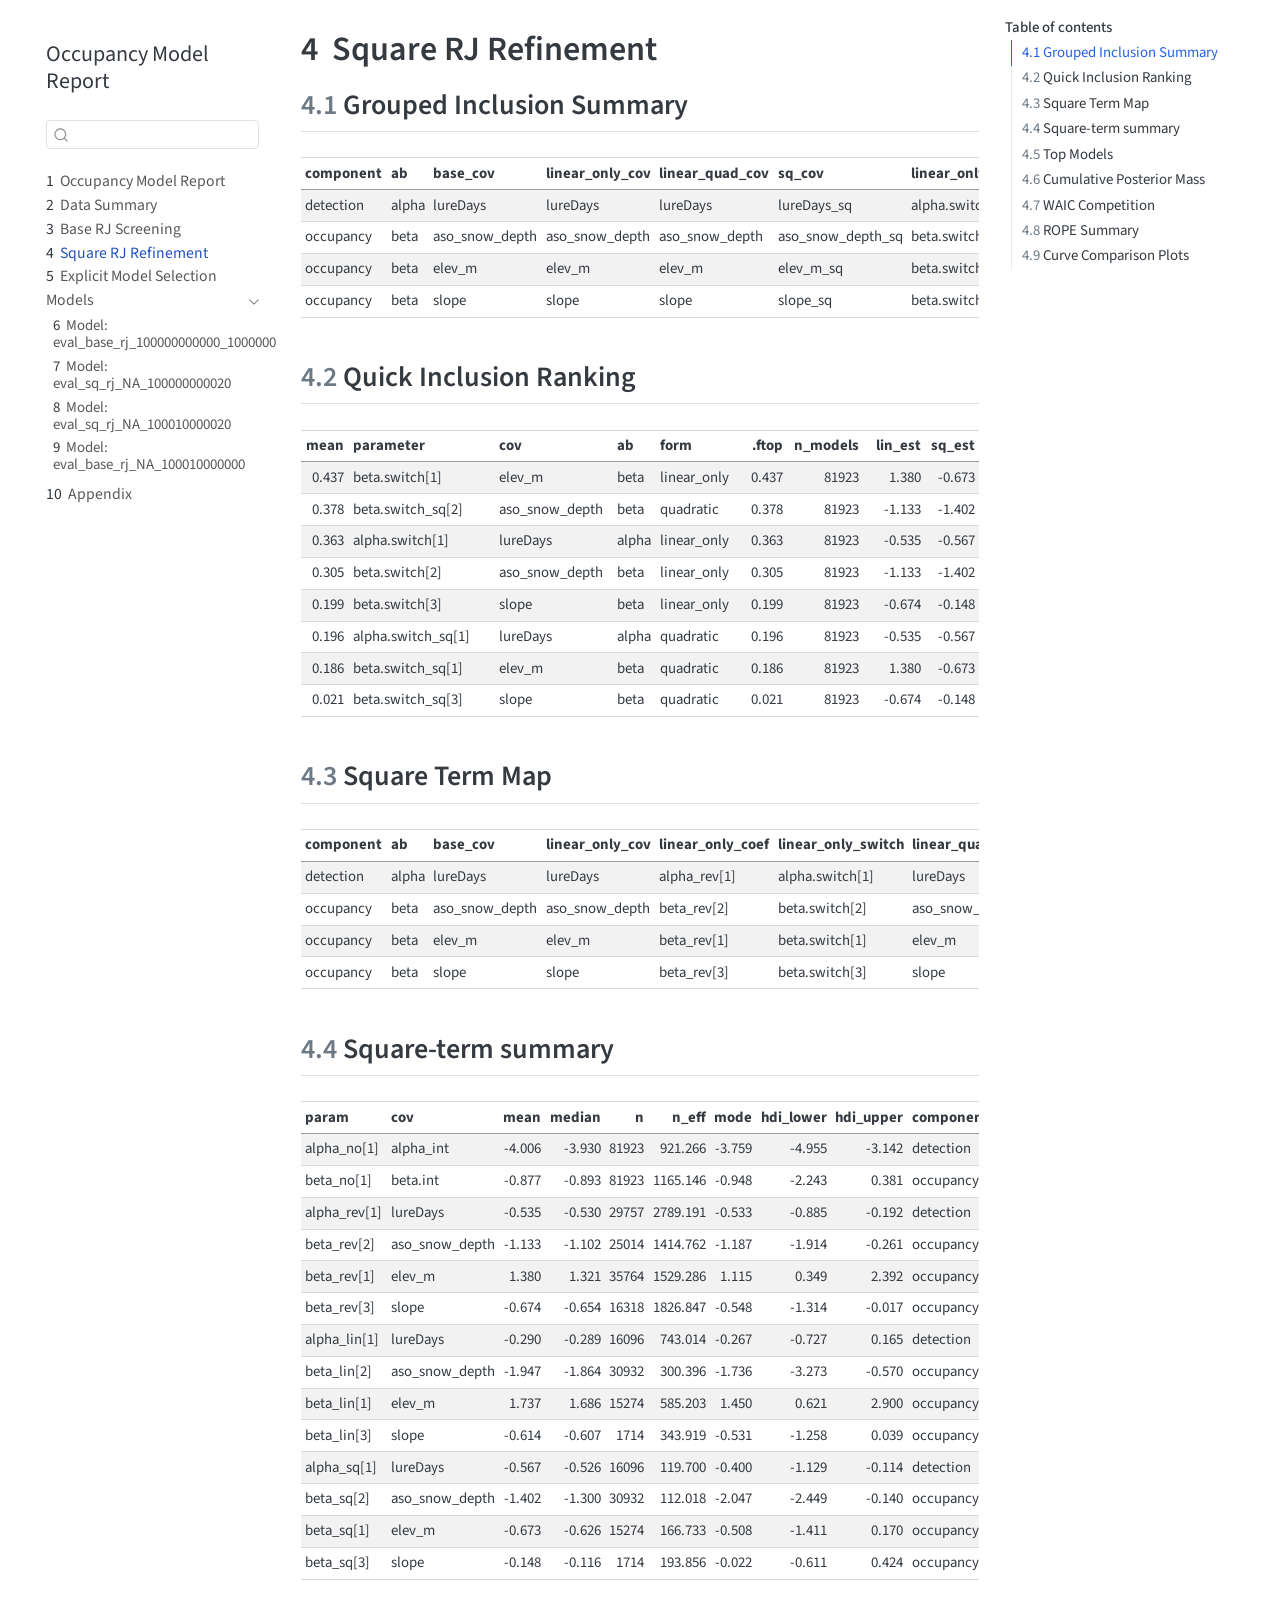
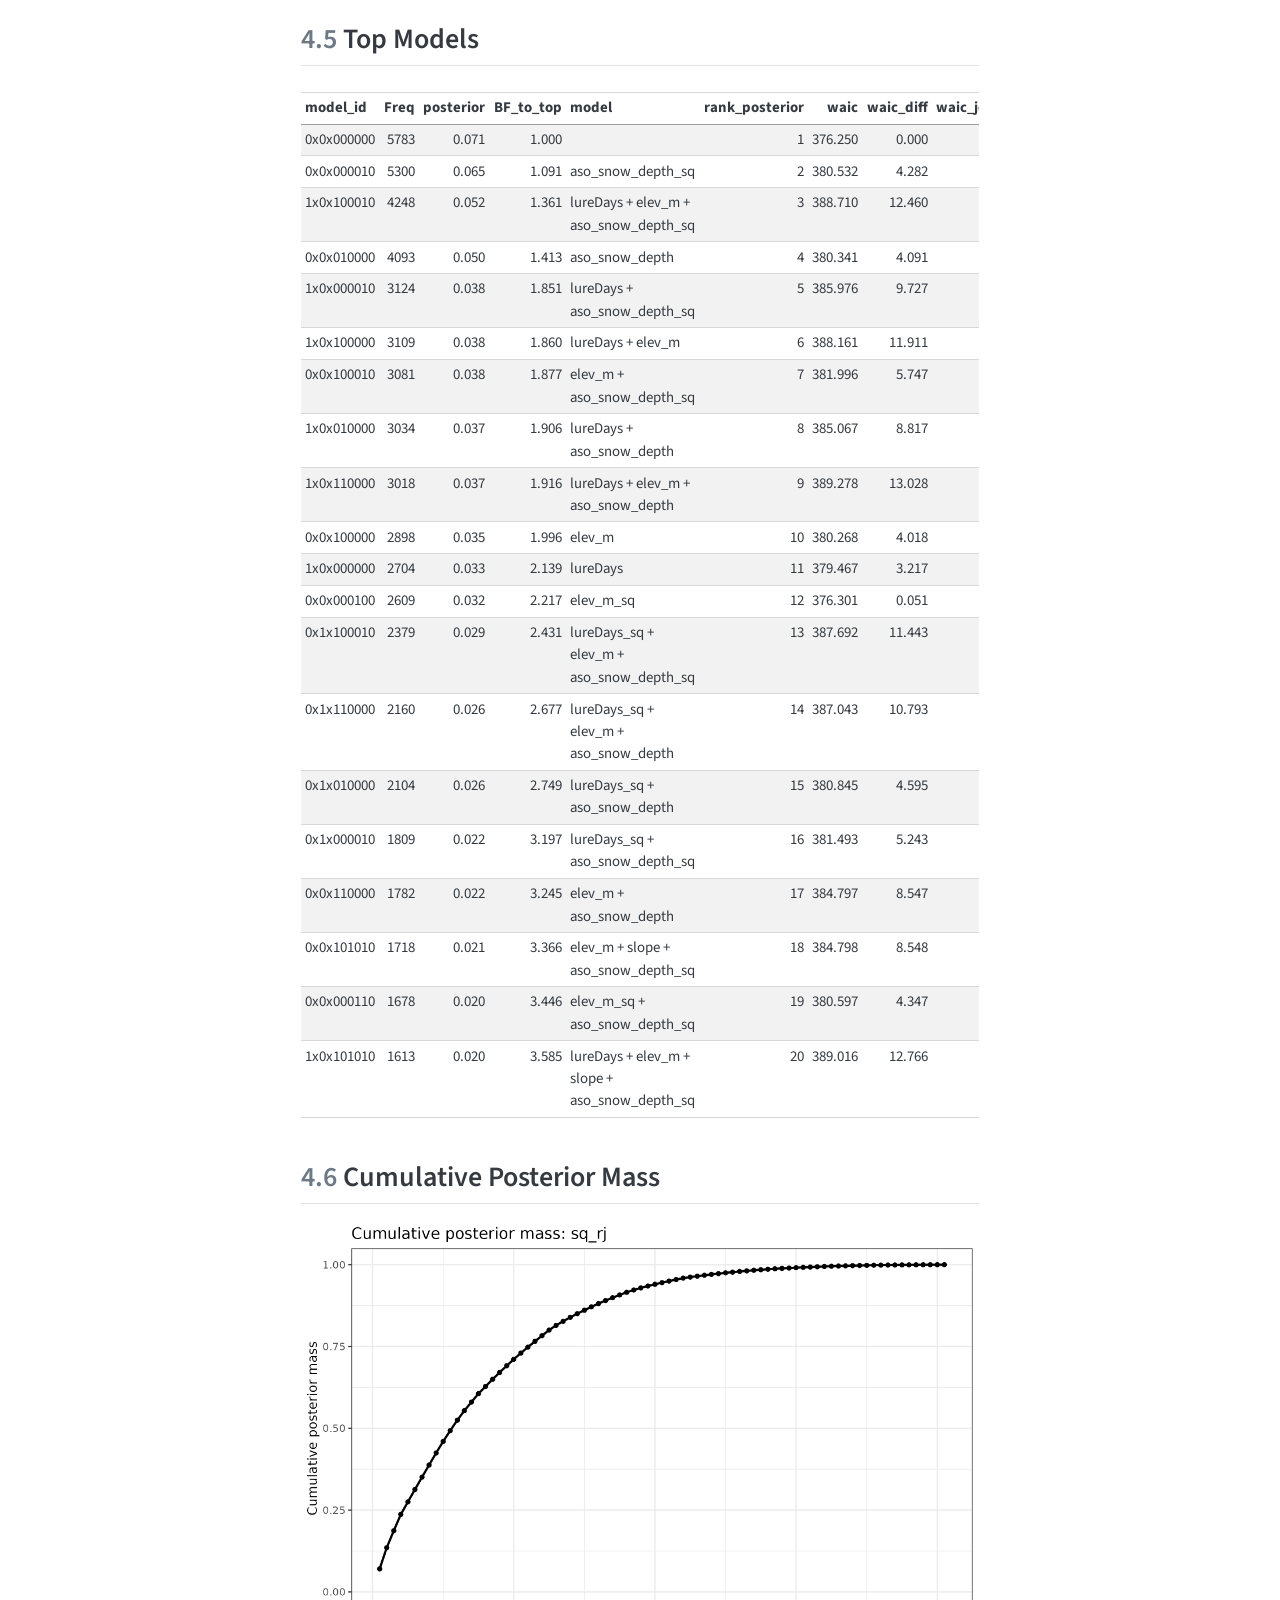
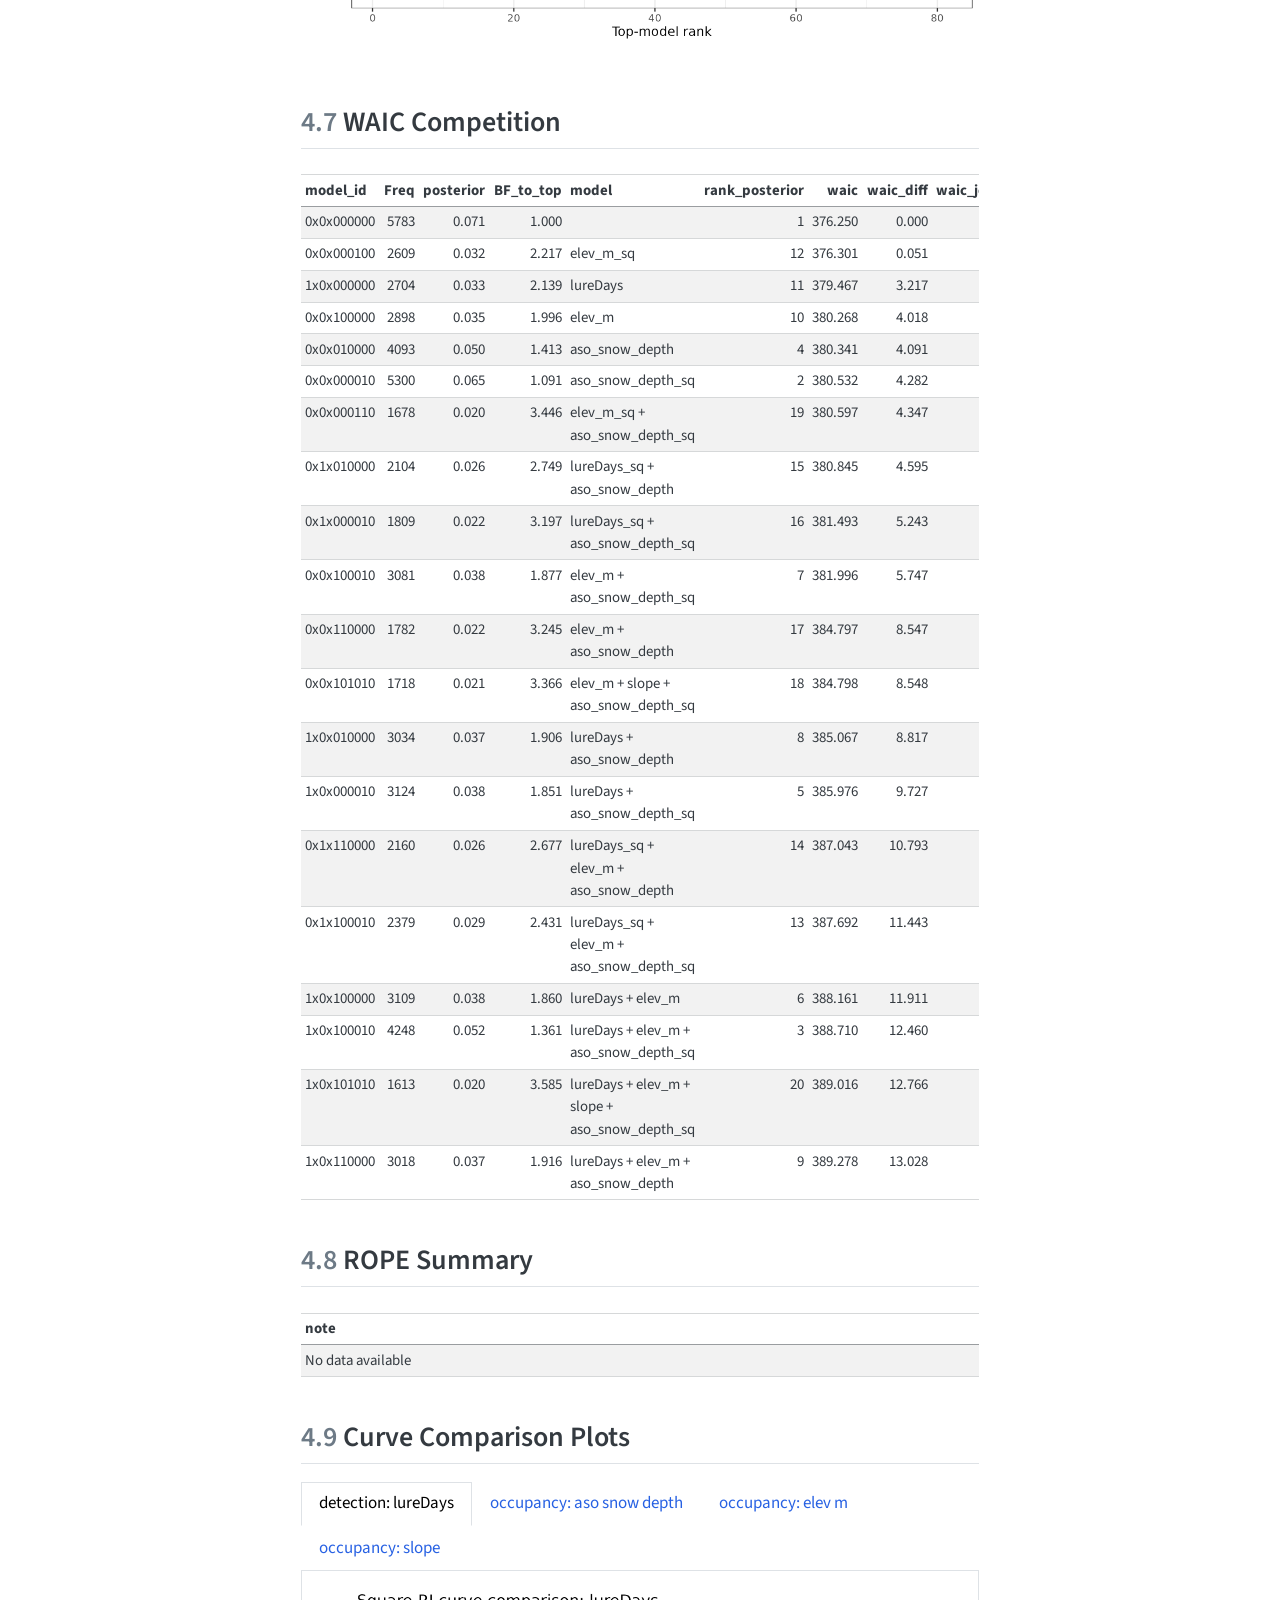
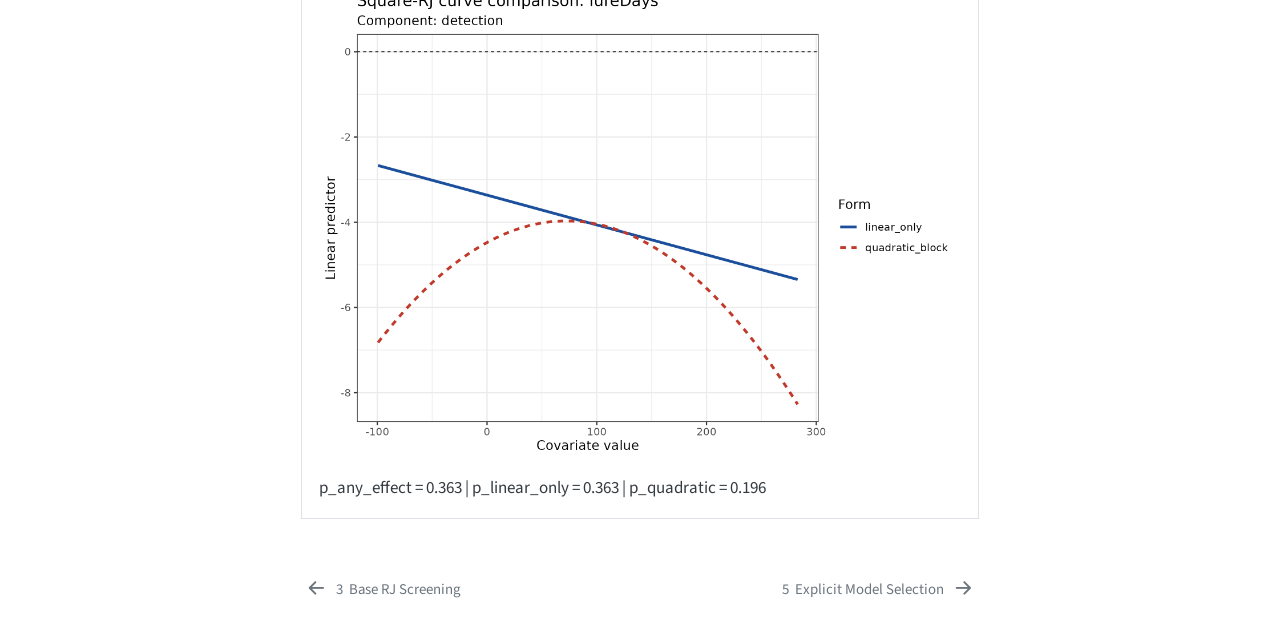
==== commit 0f8b0a6a: "update page" ====
--- a/02b_square_rj_refinement.html
+++ b/02b_square_rj_refinement.html
@@ -192,11 +192,14 @@
    
   <ul>
   <li><a href="#grouped-inclusion-summary" id="toc-grouped-inclusion-summary" class="nav-link active" data-scroll-target="#grouped-inclusion-summary"><span class="header-section-number">4.1</span> Grouped Inclusion Summary</a></li>
-  <li><a href="#square-term-map" id="toc-square-term-map" class="nav-link" data-scroll-target="#square-term-map"><span class="header-section-number">4.2</span> Square Term Map</a></li>
-  <li><a href="#top-models" id="toc-top-models" class="nav-link" data-scroll-target="#top-models"><span class="header-section-number">4.3</span> Top Models</a></li>
-  <li><a href="#cumulative-posterior-mass" id="toc-cumulative-posterior-mass" class="nav-link" data-scroll-target="#cumulative-posterior-mass"><span class="header-section-number">4.4</span> Cumulative Posterior Mass</a></li>
-  <li><a href="#waic-competition" id="toc-waic-competition" class="nav-link" data-scroll-target="#waic-competition"><span class="header-section-number">4.5</span> WAIC Competition</a></li>
-  <li><a href="#rope-summary" id="toc-rope-summary" class="nav-link" data-scroll-target="#rope-summary"><span class="header-section-number">4.6</span> ROPE Summary</a></li>
+  <li><a href="#quick-inclusion-ranking" id="toc-quick-inclusion-ranking" class="nav-link" data-scroll-target="#quick-inclusion-ranking"><span class="header-section-number">4.2</span> Quick Inclusion Ranking</a></li>
+  <li><a href="#square-term-map" id="toc-square-term-map" class="nav-link" data-scroll-target="#square-term-map"><span class="header-section-number">4.3</span> Square Term Map</a></li>
+  <li><a href="#square-term-summary" id="toc-square-term-summary" class="nav-link" data-scroll-target="#square-term-summary"><span class="header-section-number">4.4</span> Square-term summary</a></li>
+  <li><a href="#top-models" id="toc-top-models" class="nav-link" data-scroll-target="#top-models"><span class="header-section-number">4.5</span> Top Models</a></li>
+  <li><a href="#cumulative-posterior-mass" id="toc-cumulative-posterior-mass" class="nav-link" data-scroll-target="#cumulative-posterior-mass"><span class="header-section-number">4.6</span> Cumulative Posterior Mass</a></li>
+  <li><a href="#waic-competition" id="toc-waic-competition" class="nav-link" data-scroll-target="#waic-competition"><span class="header-section-number">4.7</span> WAIC Competition</a></li>
+  <li><a href="#rope-summary" id="toc-rope-summary" class="nav-link" data-scroll-target="#rope-summary"><span class="header-section-number">4.8</span> ROPE Summary</a></li>
+  <li><a href="#curve-comparison-plots" id="toc-curve-comparison-plots" class="nav-link" data-scroll-target="#curve-comparison-plots"><span class="header-section-number">4.9</span> Curve Comparison Plots</a></li>
   </ul>
 </nav>
     </div>
@@ -319,8 +322,131 @@
 </div>
 </div>
 </section>
-<section id="square-term-map" class="level2" data-number="4.2">
-<h2 data-number="4.2" class="anchored" data-anchor-id="square-term-map"><span class="header-section-number">4.2</span> Square Term Map</h2>
+<section id="quick-inclusion-ranking" class="level2" data-number="4.2">
+<h2 data-number="4.2" class="anchored" data-anchor-id="quick-inclusion-ranking"><span class="header-section-number">4.2</span> Quick Inclusion Ranking</h2>
+<div class="cell">
+<div class="cell-output-display">
+<table class="caption-top table table-sm table-striped small">
+<colgroup>
+<col style="width: 6%">
+<col style="width: 21%">
+<col style="width: 17%">
+<col style="width: 6%">
+<col style="width: 13%">
+<col style="width: 6%">
+<col style="width: 10%">
+<col style="width: 9%">
+<col style="width: 7%">
+</colgroup>
+<thead>
+<tr class="header">
+<th style="text-align: right;">mean</th>
+<th style="text-align: left;">parameter</th>
+<th style="text-align: left;">cov</th>
+<th style="text-align: left;">ab</th>
+<th style="text-align: left;">form</th>
+<th style="text-align: right;">.ftop</th>
+<th style="text-align: right;">n_models</th>
+<th style="text-align: right;">lin_est</th>
+<th style="text-align: right;">sq_est</th>
+</tr>
+</thead>
+<tbody>
+<tr class="odd">
+<td style="text-align: right;">0.437</td>
+<td style="text-align: left;">beta.switch[1]</td>
+<td style="text-align: left;">elev_m</td>
+<td style="text-align: left;">beta</td>
+<td style="text-align: left;">linear_only</td>
+<td style="text-align: right;">0.437</td>
+<td style="text-align: right;">81923</td>
+<td style="text-align: right;">1.380</td>
+<td style="text-align: right;">-0.673</td>
+</tr>
+<tr class="even">
+<td style="text-align: right;">0.378</td>
+<td style="text-align: left;">beta.switch_sq[2]</td>
+<td style="text-align: left;">aso_snow_depth</td>
+<td style="text-align: left;">beta</td>
+<td style="text-align: left;">quadratic</td>
+<td style="text-align: right;">0.378</td>
+<td style="text-align: right;">81923</td>
+<td style="text-align: right;">-1.133</td>
+<td style="text-align: right;">-1.402</td>
+</tr>
+<tr class="odd">
+<td style="text-align: right;">0.363</td>
+<td style="text-align: left;">alpha.switch[1]</td>
+<td style="text-align: left;">lureDays</td>
+<td style="text-align: left;">alpha</td>
+<td style="text-align: left;">linear_only</td>
+<td style="text-align: right;">0.363</td>
+<td style="text-align: right;">81923</td>
+<td style="text-align: right;">-0.535</td>
+<td style="text-align: right;">-0.567</td>
+</tr>
+<tr class="even">
+<td style="text-align: right;">0.305</td>
+<td style="text-align: left;">beta.switch[2]</td>
+<td style="text-align: left;">aso_snow_depth</td>
+<td style="text-align: left;">beta</td>
+<td style="text-align: left;">linear_only</td>
+<td style="text-align: right;">0.305</td>
+<td style="text-align: right;">81923</td>
+<td style="text-align: right;">-1.133</td>
+<td style="text-align: right;">-1.402</td>
+</tr>
+<tr class="odd">
+<td style="text-align: right;">0.199</td>
+<td style="text-align: left;">beta.switch[3]</td>
+<td style="text-align: left;">slope</td>
+<td style="text-align: left;">beta</td>
+<td style="text-align: left;">linear_only</td>
+<td style="text-align: right;">0.199</td>
+<td style="text-align: right;">81923</td>
+<td style="text-align: right;">-0.674</td>
+<td style="text-align: right;">-0.148</td>
+</tr>
+<tr class="even">
+<td style="text-align: right;">0.196</td>
+<td style="text-align: left;">alpha.switch_sq[1]</td>
+<td style="text-align: left;">lureDays</td>
+<td style="text-align: left;">alpha</td>
+<td style="text-align: left;">quadratic</td>
+<td style="text-align: right;">0.196</td>
+<td style="text-align: right;">81923</td>
+<td style="text-align: right;">-0.535</td>
+<td style="text-align: right;">-0.567</td>
+</tr>
+<tr class="odd">
+<td style="text-align: right;">0.186</td>
+<td style="text-align: left;">beta.switch_sq[1]</td>
+<td style="text-align: left;">elev_m</td>
+<td style="text-align: left;">beta</td>
+<td style="text-align: left;">quadratic</td>
+<td style="text-align: right;">0.186</td>
+<td style="text-align: right;">81923</td>
+<td style="text-align: right;">1.380</td>
+<td style="text-align: right;">-0.673</td>
+</tr>
+<tr class="even">
+<td style="text-align: right;">0.021</td>
+<td style="text-align: left;">beta.switch_sq[3]</td>
+<td style="text-align: left;">slope</td>
+<td style="text-align: left;">beta</td>
+<td style="text-align: left;">quadratic</td>
+<td style="text-align: right;">0.021</td>
+<td style="text-align: right;">81923</td>
+<td style="text-align: right;">-0.674</td>
+<td style="text-align: right;">-0.148</td>
+</tr>
+</tbody>
+</table>
+</div>
+</div>
+</section>
+<section id="square-term-map" class="level2" data-number="4.3">
+<h2 data-number="4.3" class="anchored" data-anchor-id="square-term-map"><span class="header-section-number">4.3</span> Square Term Map</h2>
 <div class="cell">
 <div class="cell-output-display">
 <table class="caption-top table table-sm table-striped small">
@@ -410,8 +536,261 @@
 </div>
 </div>
 </section>
-<section id="top-models" class="level2" data-number="4.3">
-<h2 data-number="4.3" class="anchored" data-anchor-id="top-models"><span class="header-section-number">4.3</span> Top Models</h2>
+<section id="square-term-summary" class="level2" data-number="4.4">
+<h2 data-number="4.4" class="anchored" data-anchor-id="square-term-summary"><span class="header-section-number">4.4</span> Square-term summary</h2>
+<div class="cell">
+<div class="cell-output-display">
+<table class="caption-top table table-sm table-striped small">
+<colgroup>
+<col style="width: 9%">
+<col style="width: 11%">
+<col style="width: 5%">
+<col style="width: 5%">
+<col style="width: 4%">
+<col style="width: 6%">
+<col style="width: 5%">
+<col style="width: 7%">
+<col style="width: 7%">
+<col style="width: 7%">
+<col style="width: 4%">
+<col style="width: 13%">
+<col style="width: 12%">
+</colgroup>
+<thead>
+<tr class="header">
+<th style="text-align: left;">param</th>
+<th style="text-align: left;">cov</th>
+<th style="text-align: right;">mean</th>
+<th style="text-align: right;">median</th>
+<th style="text-align: right;">n</th>
+<th style="text-align: right;">n_eff</th>
+<th style="text-align: right;">mode</th>
+<th style="text-align: right;">hdi_lower</th>
+<th style="text-align: right;">hdi_upper</th>
+<th style="text-align: left;">component</th>
+<th style="text-align: left;">ab</th>
+<th style="text-align: left;">switch</th>
+<th style="text-align: left;">form</th>
+</tr>
+</thead>
+<tbody>
+<tr class="odd">
+<td style="text-align: left;">alpha_no[1]</td>
+<td style="text-align: left;">alpha_int</td>
+<td style="text-align: right;">-4.006</td>
+<td style="text-align: right;">-3.930</td>
+<td style="text-align: right;">81923</td>
+<td style="text-align: right;">921.266</td>
+<td style="text-align: right;">-3.759</td>
+<td style="text-align: right;">-4.955</td>
+<td style="text-align: right;">-3.142</td>
+<td style="text-align: left;">detection</td>
+<td style="text-align: left;">alpha</td>
+<td style="text-align: left;">NA</td>
+<td style="text-align: left;">intercept</td>
+</tr>
+<tr class="even">
+<td style="text-align: left;">beta_no[1]</td>
+<td style="text-align: left;">beta.int</td>
+<td style="text-align: right;">-0.877</td>
+<td style="text-align: right;">-0.893</td>
+<td style="text-align: right;">81923</td>
+<td style="text-align: right;">1165.146</td>
+<td style="text-align: right;">-0.948</td>
+<td style="text-align: right;">-2.243</td>
+<td style="text-align: right;">0.381</td>
+<td style="text-align: left;">occupancy</td>
+<td style="text-align: left;">beta</td>
+<td style="text-align: left;">NA</td>
+<td style="text-align: left;">intercept</td>
+</tr>
+<tr class="odd">
+<td style="text-align: left;">alpha_rev[1]</td>
+<td style="text-align: left;">lureDays</td>
+<td style="text-align: right;">-0.535</td>
+<td style="text-align: right;">-0.530</td>
+<td style="text-align: right;">29757</td>
+<td style="text-align: right;">2789.191</td>
+<td style="text-align: right;">-0.533</td>
+<td style="text-align: right;">-0.885</td>
+<td style="text-align: right;">-0.192</td>
+<td style="text-align: left;">detection</td>
+<td style="text-align: left;">alpha</td>
+<td style="text-align: left;">alpha.switch[1]</td>
+<td style="text-align: left;">linear_only</td>
+</tr>
+<tr class="even">
+<td style="text-align: left;">beta_rev[2]</td>
+<td style="text-align: left;">aso_snow_depth</td>
+<td style="text-align: right;">-1.133</td>
+<td style="text-align: right;">-1.102</td>
+<td style="text-align: right;">25014</td>
+<td style="text-align: right;">1414.762</td>
+<td style="text-align: right;">-1.187</td>
+<td style="text-align: right;">-1.914</td>
+<td style="text-align: right;">-0.261</td>
+<td style="text-align: left;">occupancy</td>
+<td style="text-align: left;">beta</td>
+<td style="text-align: left;">beta.switch[2]</td>
+<td style="text-align: left;">linear_only</td>
+</tr>
+<tr class="odd">
+<td style="text-align: left;">beta_rev[1]</td>
+<td style="text-align: left;">elev_m</td>
+<td style="text-align: right;">1.380</td>
+<td style="text-align: right;">1.321</td>
+<td style="text-align: right;">35764</td>
+<td style="text-align: right;">1529.286</td>
+<td style="text-align: right;">1.115</td>
+<td style="text-align: right;">0.349</td>
+<td style="text-align: right;">2.392</td>
+<td style="text-align: left;">occupancy</td>
+<td style="text-align: left;">beta</td>
+<td style="text-align: left;">beta.switch[1]</td>
+<td style="text-align: left;">linear_only</td>
+</tr>
+<tr class="even">
+<td style="text-align: left;">beta_rev[3]</td>
+<td style="text-align: left;">slope</td>
+<td style="text-align: right;">-0.674</td>
+<td style="text-align: right;">-0.654</td>
+<td style="text-align: right;">16318</td>
+<td style="text-align: right;">1826.847</td>
+<td style="text-align: right;">-0.548</td>
+<td style="text-align: right;">-1.314</td>
+<td style="text-align: right;">-0.017</td>
+<td style="text-align: left;">occupancy</td>
+<td style="text-align: left;">beta</td>
+<td style="text-align: left;">beta.switch[3]</td>
+<td style="text-align: left;">linear_only</td>
+</tr>
+<tr class="odd">
+<td style="text-align: left;">alpha_lin[1]</td>
+<td style="text-align: left;">lureDays</td>
+<td style="text-align: right;">-0.290</td>
+<td style="text-align: right;">-0.289</td>
+<td style="text-align: right;">16096</td>
+<td style="text-align: right;">743.014</td>
+<td style="text-align: right;">-0.267</td>
+<td style="text-align: right;">-0.727</td>
+<td style="text-align: right;">0.165</td>
+<td style="text-align: left;">detection</td>
+<td style="text-align: left;">alpha</td>
+<td style="text-align: left;">alpha.switch_sq[1]</td>
+<td style="text-align: left;">quadratic_linear</td>
+</tr>
+<tr class="even">
+<td style="text-align: left;">beta_lin[2]</td>
+<td style="text-align: left;">aso_snow_depth</td>
+<td style="text-align: right;">-1.947</td>
+<td style="text-align: right;">-1.864</td>
+<td style="text-align: right;">30932</td>
+<td style="text-align: right;">300.396</td>
+<td style="text-align: right;">-1.736</td>
+<td style="text-align: right;">-3.273</td>
+<td style="text-align: right;">-0.570</td>
+<td style="text-align: left;">occupancy</td>
+<td style="text-align: left;">beta</td>
+<td style="text-align: left;">beta.switch_sq[2]</td>
+<td style="text-align: left;">quadratic_linear</td>
+</tr>
+<tr class="odd">
+<td style="text-align: left;">beta_lin[1]</td>
+<td style="text-align: left;">elev_m</td>
+<td style="text-align: right;">1.737</td>
+<td style="text-align: right;">1.686</td>
+<td style="text-align: right;">15274</td>
+<td style="text-align: right;">585.203</td>
+<td style="text-align: right;">1.450</td>
+<td style="text-align: right;">0.621</td>
+<td style="text-align: right;">2.900</td>
+<td style="text-align: left;">occupancy</td>
+<td style="text-align: left;">beta</td>
+<td style="text-align: left;">beta.switch_sq[1]</td>
+<td style="text-align: left;">quadratic_linear</td>
+</tr>
+<tr class="even">
+<td style="text-align: left;">beta_lin[3]</td>
+<td style="text-align: left;">slope</td>
+<td style="text-align: right;">-0.614</td>
+<td style="text-align: right;">-0.607</td>
+<td style="text-align: right;">1714</td>
+<td style="text-align: right;">343.919</td>
+<td style="text-align: right;">-0.531</td>
+<td style="text-align: right;">-1.258</td>
+<td style="text-align: right;">0.039</td>
+<td style="text-align: left;">occupancy</td>
+<td style="text-align: left;">beta</td>
+<td style="text-align: left;">beta.switch_sq[3]</td>
+<td style="text-align: left;">quadratic_linear</td>
+</tr>
+<tr class="odd">
+<td style="text-align: left;">alpha_sq[1]</td>
+<td style="text-align: left;">lureDays</td>
+<td style="text-align: right;">-0.567</td>
+<td style="text-align: right;">-0.526</td>
+<td style="text-align: right;">16096</td>
+<td style="text-align: right;">119.700</td>
+<td style="text-align: right;">-0.400</td>
+<td style="text-align: right;">-1.129</td>
+<td style="text-align: right;">-0.114</td>
+<td style="text-align: left;">detection</td>
+<td style="text-align: left;">alpha</td>
+<td style="text-align: left;">alpha.switch_sq[1]</td>
+<td style="text-align: left;">quadratic_square</td>
+</tr>
+<tr class="even">
+<td style="text-align: left;">beta_sq[2]</td>
+<td style="text-align: left;">aso_snow_depth</td>
+<td style="text-align: right;">-1.402</td>
+<td style="text-align: right;">-1.300</td>
+<td style="text-align: right;">30932</td>
+<td style="text-align: right;">112.018</td>
+<td style="text-align: right;">-2.047</td>
+<td style="text-align: right;">-2.449</td>
+<td style="text-align: right;">-0.140</td>
+<td style="text-align: left;">occupancy</td>
+<td style="text-align: left;">beta</td>
+<td style="text-align: left;">beta.switch_sq[2]</td>
+<td style="text-align: left;">quadratic_square</td>
+</tr>
+<tr class="odd">
+<td style="text-align: left;">beta_sq[1]</td>
+<td style="text-align: left;">elev_m</td>
+<td style="text-align: right;">-0.673</td>
+<td style="text-align: right;">-0.626</td>
+<td style="text-align: right;">15274</td>
+<td style="text-align: right;">166.733</td>
+<td style="text-align: right;">-0.508</td>
+<td style="text-align: right;">-1.411</td>
+<td style="text-align: right;">0.170</td>
+<td style="text-align: left;">occupancy</td>
+<td style="text-align: left;">beta</td>
+<td style="text-align: left;">beta.switch_sq[1]</td>
+<td style="text-align: left;">quadratic_square</td>
+</tr>
+<tr class="even">
+<td style="text-align: left;">beta_sq[3]</td>
+<td style="text-align: left;">slope</td>
+<td style="text-align: right;">-0.148</td>
+<td style="text-align: right;">-0.116</td>
+<td style="text-align: right;">1714</td>
+<td style="text-align: right;">193.856</td>
+<td style="text-align: right;">-0.022</td>
+<td style="text-align: right;">-0.611</td>
+<td style="text-align: right;">0.424</td>
+<td style="text-align: left;">occupancy</td>
+<td style="text-align: left;">beta</td>
+<td style="text-align: left;">beta.switch_sq[3]</td>
+<td style="text-align: left;">quadratic_square</td>
+</tr>
+</tbody>
+</table>
+</div>
+</div>
+</section>
+<section id="top-models" class="level2" data-number="4.5">
+<h2 data-number="4.5" class="anchored" data-anchor-id="top-models"><span class="header-section-number">4.5</span> Top Models</h2>
 <div class="cell">
 <div class="cell-output-display">
 <table class="caption-top table table-sm table-striped small">
@@ -731,8 +1110,8 @@
 </div>
 </div>
 </section>
-<section id="cumulative-posterior-mass" class="level2" data-number="4.4">
-<h2 data-number="4.4" class="anchored" data-anchor-id="cumulative-posterior-mass"><span class="header-section-number">4.4</span> Cumulative Posterior Mass</h2>
+<section id="cumulative-posterior-mass" class="level2" data-number="4.6">
+<h2 data-number="4.6" class="anchored" data-anchor-id="cumulative-posterior-mass"><span class="header-section-number">4.6</span> Cumulative Posterior Mass</h2>
 <div class="cell">
 <div class="cell-output-display">
 <div>
@@ -743,8 +1122,8 @@
 </div>
 </div>
 </section>
-<section id="waic-competition" class="level2" data-number="4.5">
-<h2 data-number="4.5" class="anchored" data-anchor-id="waic-competition"><span class="header-section-number">4.5</span> WAIC Competition</h2>
+<section id="waic-competition" class="level2" data-number="4.7">
+<h2 data-number="4.7" class="anchored" data-anchor-id="waic-competition"><span class="header-section-number">4.7</span> WAIC Competition</h2>
 <div class="cell">
 <div class="cell-output-display">
 <table class="caption-top table table-sm table-striped small">
@@ -1130,8 +1509,8 @@
 </div>
 </div>
 </section>
-<section id="rope-summary" class="level2" data-number="4.6">
-<h2 data-number="4.6" class="anchored" data-anchor-id="rope-summary"><span class="header-section-number">4.6</span> ROPE Summary</h2>
+<section id="rope-summary" class="level2" data-number="4.8">
+<h2 data-number="4.8" class="anchored" data-anchor-id="rope-summary"><span class="header-section-number">4.8</span> ROPE Summary</h2>
 <div class="cell">
 <div class="cell-output-display">
 <table class="caption-top table table-sm table-striped small">
@@ -1146,6 +1525,30 @@
 </tr>
 </tbody>
 </table>
+</div>
+</div>
+</section>
+<section id="curve-comparison-plots" class="level2" data-number="4.9">
+<h2 data-number="4.9" class="anchored" data-anchor-id="curve-comparison-plots"><span class="header-section-number">4.9</span> Curve Comparison Plots</h2>
+<div class="tabset-margin-container"></div><div class="panel-tabset">
+<ul class="nav nav-tabs" role="tablist"><li class="nav-item" role="presentation"><a class="nav-link active" id="tabset-1-1-tab" data-bs-toggle="tab" data-bs-target="#tabset-1-1" role="tab" aria-controls="tabset-1-1" aria-selected="true" href="">detection: lureDays</a></li><li class="nav-item" role="presentation"><a class="nav-link" id="tabset-1-2-tab" data-bs-toggle="tab" data-bs-target="#tabset-1-2" role="tab" aria-controls="tabset-1-2" aria-selected="false" href="">occupancy: aso snow depth</a></li><li class="nav-item" role="presentation"><a class="nav-link" id="tabset-1-3-tab" data-bs-toggle="tab" data-bs-target="#tabset-1-3" role="tab" aria-controls="tabset-1-3" aria-selected="false" href="">occupancy: elev m</a></li><li class="nav-item" role="presentation"><a class="nav-link" id="tabset-1-4-tab" data-bs-toggle="tab" data-bs-target="#tabset-1-4" role="tab" aria-controls="tabset-1-4" aria-selected="false" href="">occupancy: slope</a></li></ul>
+<div class="tab-content">
+<div id="tabset-1-1" class="tab-pane active" role="tabpanel" aria-labelledby="tabset-1-1-tab">
+<p><img src="figs/sq_rj_curve_comparisons_idx_1.png" class="img-fluid"></p>
+<p>p_any_effect = 0.363 | p_linear_only = 0.363 | p_quadratic = 0.196</p>
+</div>
+<div id="tabset-1-2" class="tab-pane" role="tabpanel" aria-labelledby="tabset-1-2-tab">
+<p><img src="figs/sq_rj_curve_comparisons_idx_2.png" class="img-fluid"></p>
+<p>p_any_effect = 0.378 | p_linear_only = 0.305 | p_quadratic = 0.378</p>
+</div>
+<div id="tabset-1-3" class="tab-pane" role="tabpanel" aria-labelledby="tabset-1-3-tab">
+<p><img src="figs/sq_rj_curve_comparisons_idx_3.png" class="img-fluid"></p>
+<p>p_any_effect = 0.437 | p_linear_only = 0.437 | p_quadratic = 0.186</p>
+</div>
+<div id="tabset-1-4" class="tab-pane" role="tabpanel" aria-labelledby="tabset-1-4-tab">
+<p><img src="figs/sq_rj_curve_comparisons_idx_4.png" class="img-fluid"></p>
+<p>p_any_effect = 0.199 | p_linear_only = 0.199 | p_quadratic = 0.021</p>
+</div>
 </div>
 </div>
 
